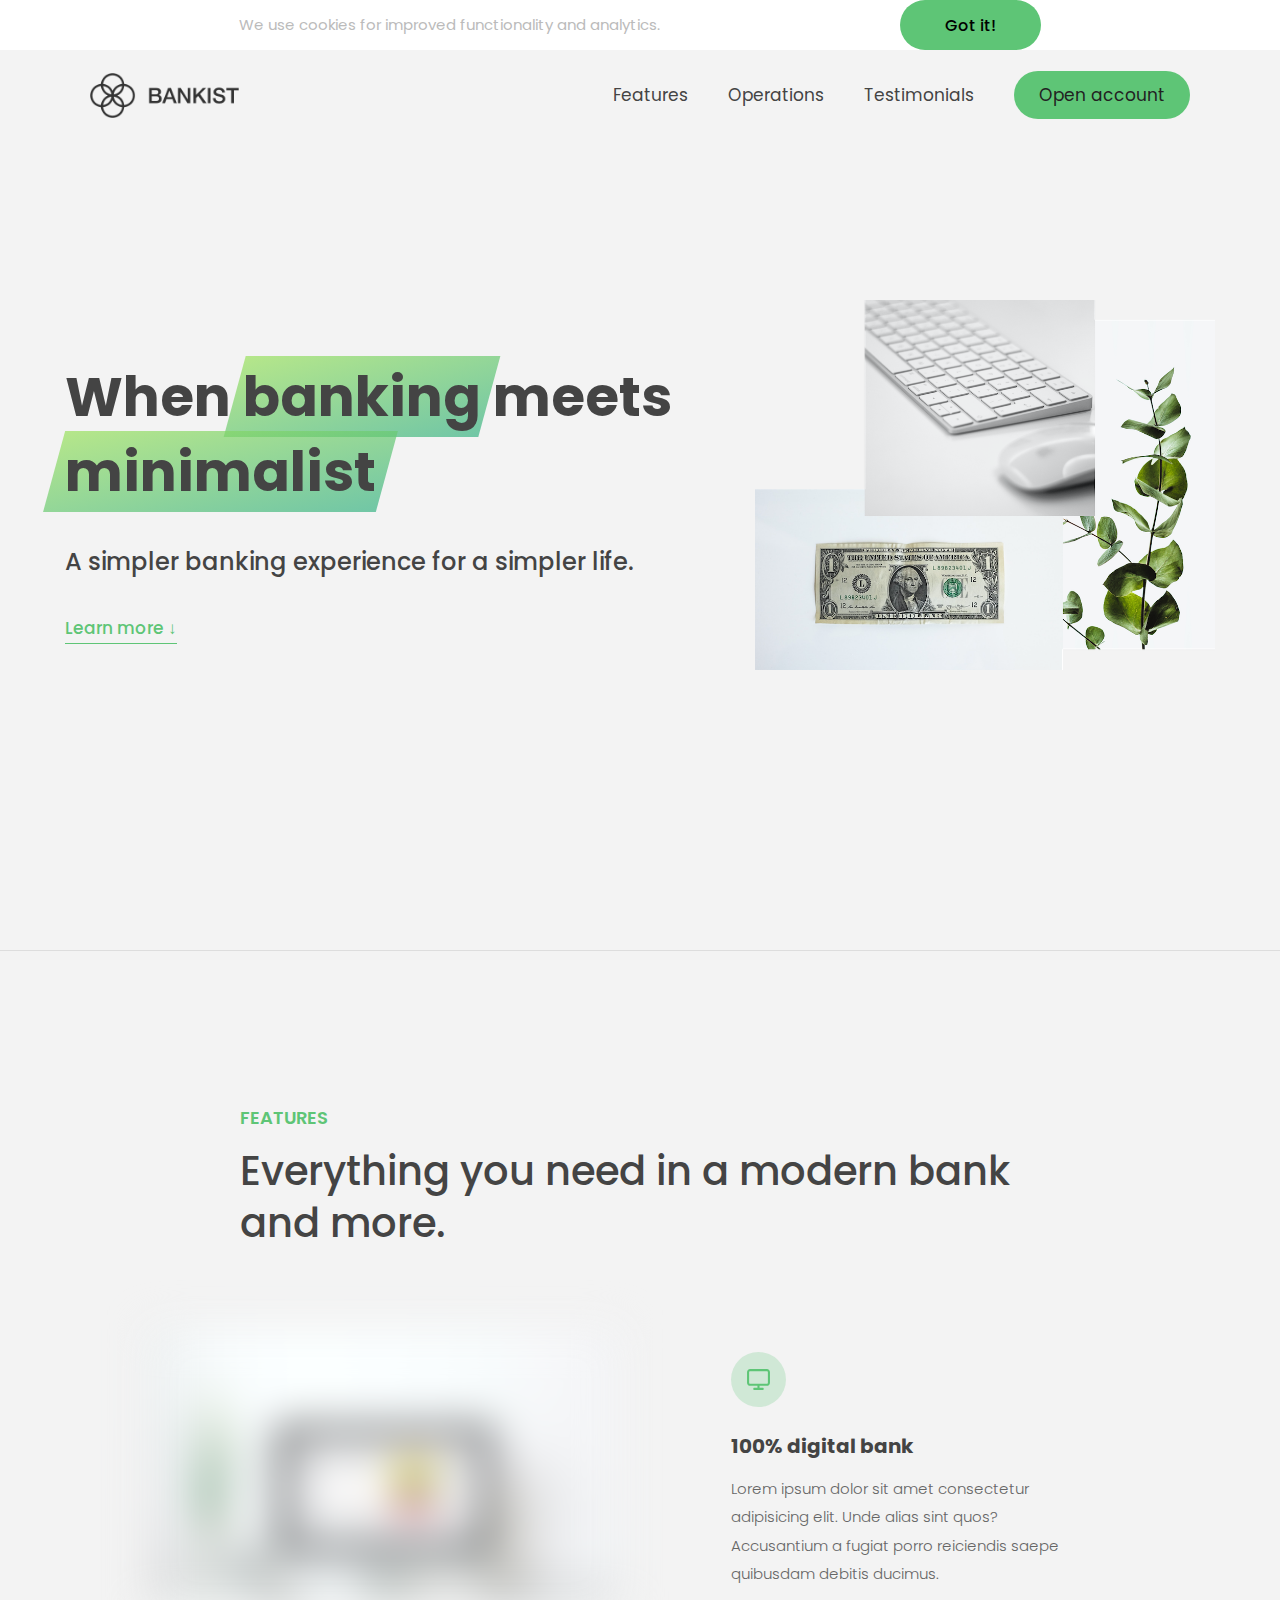
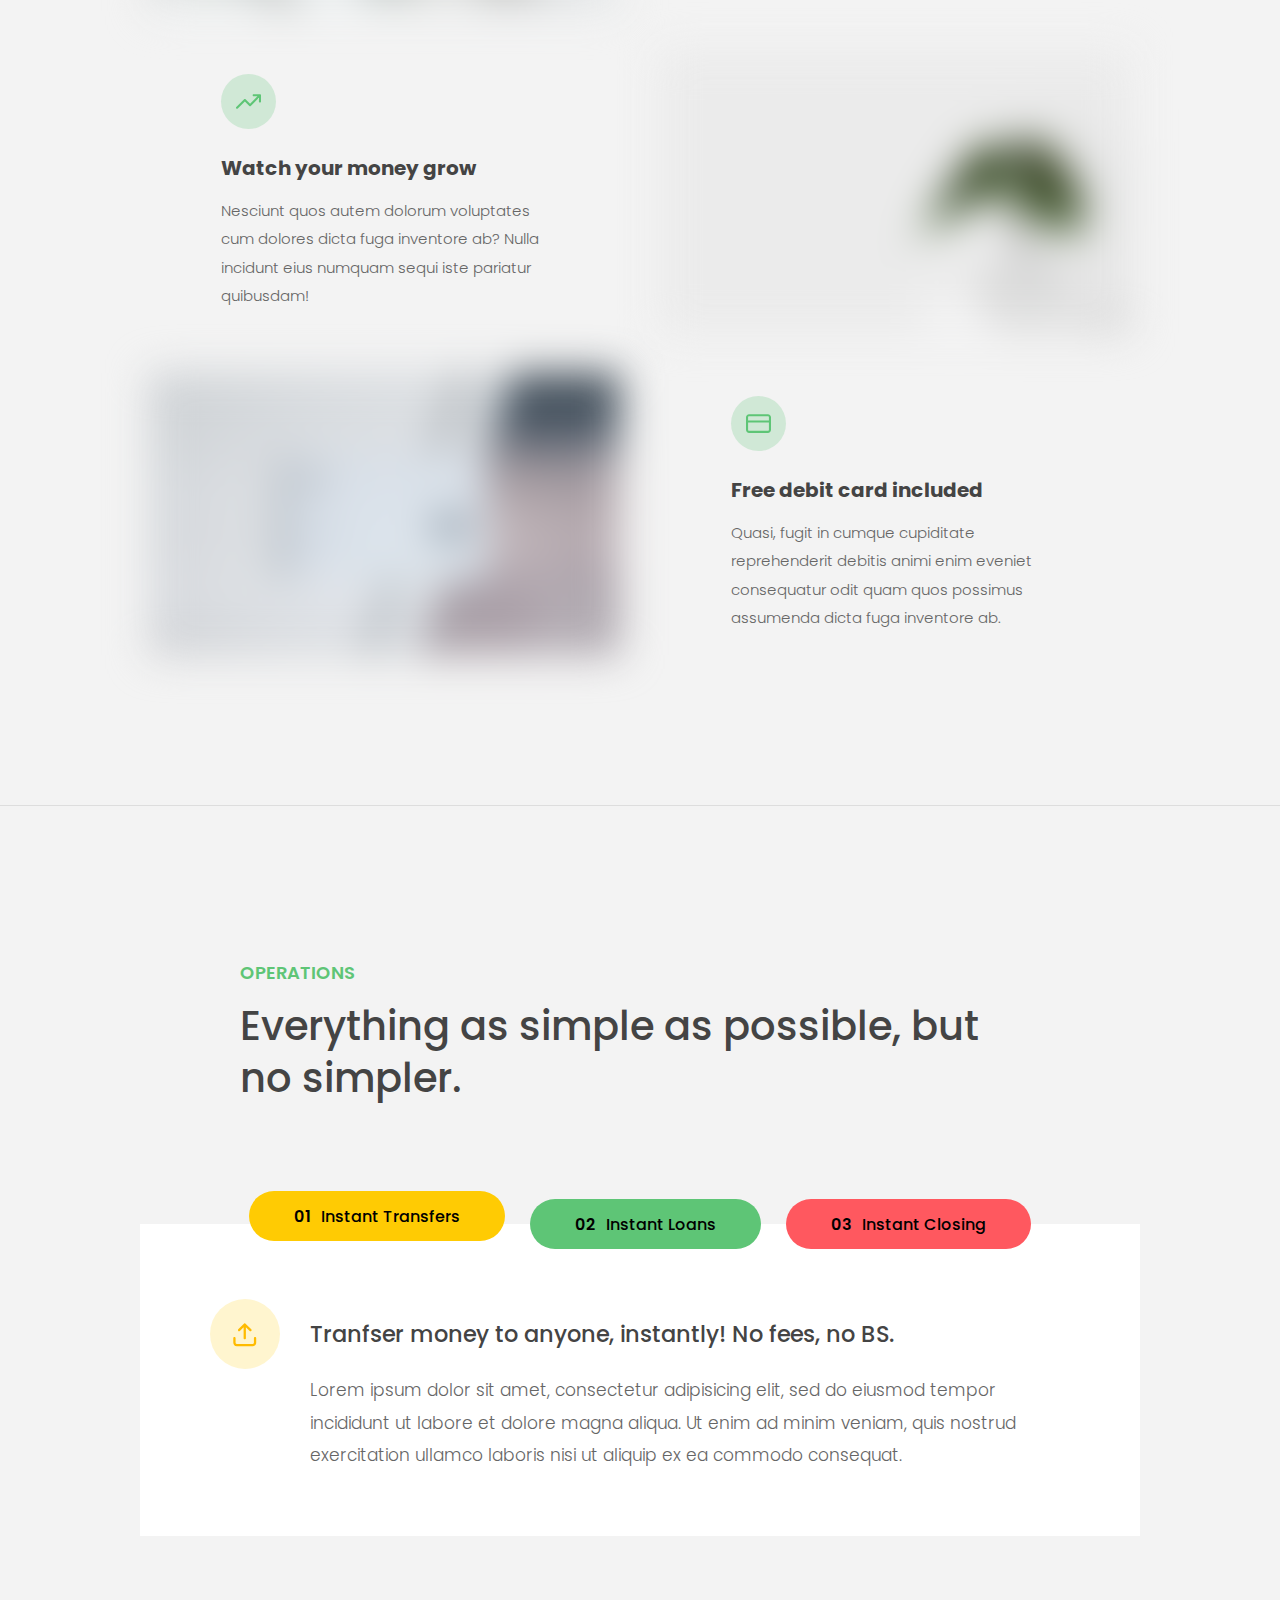
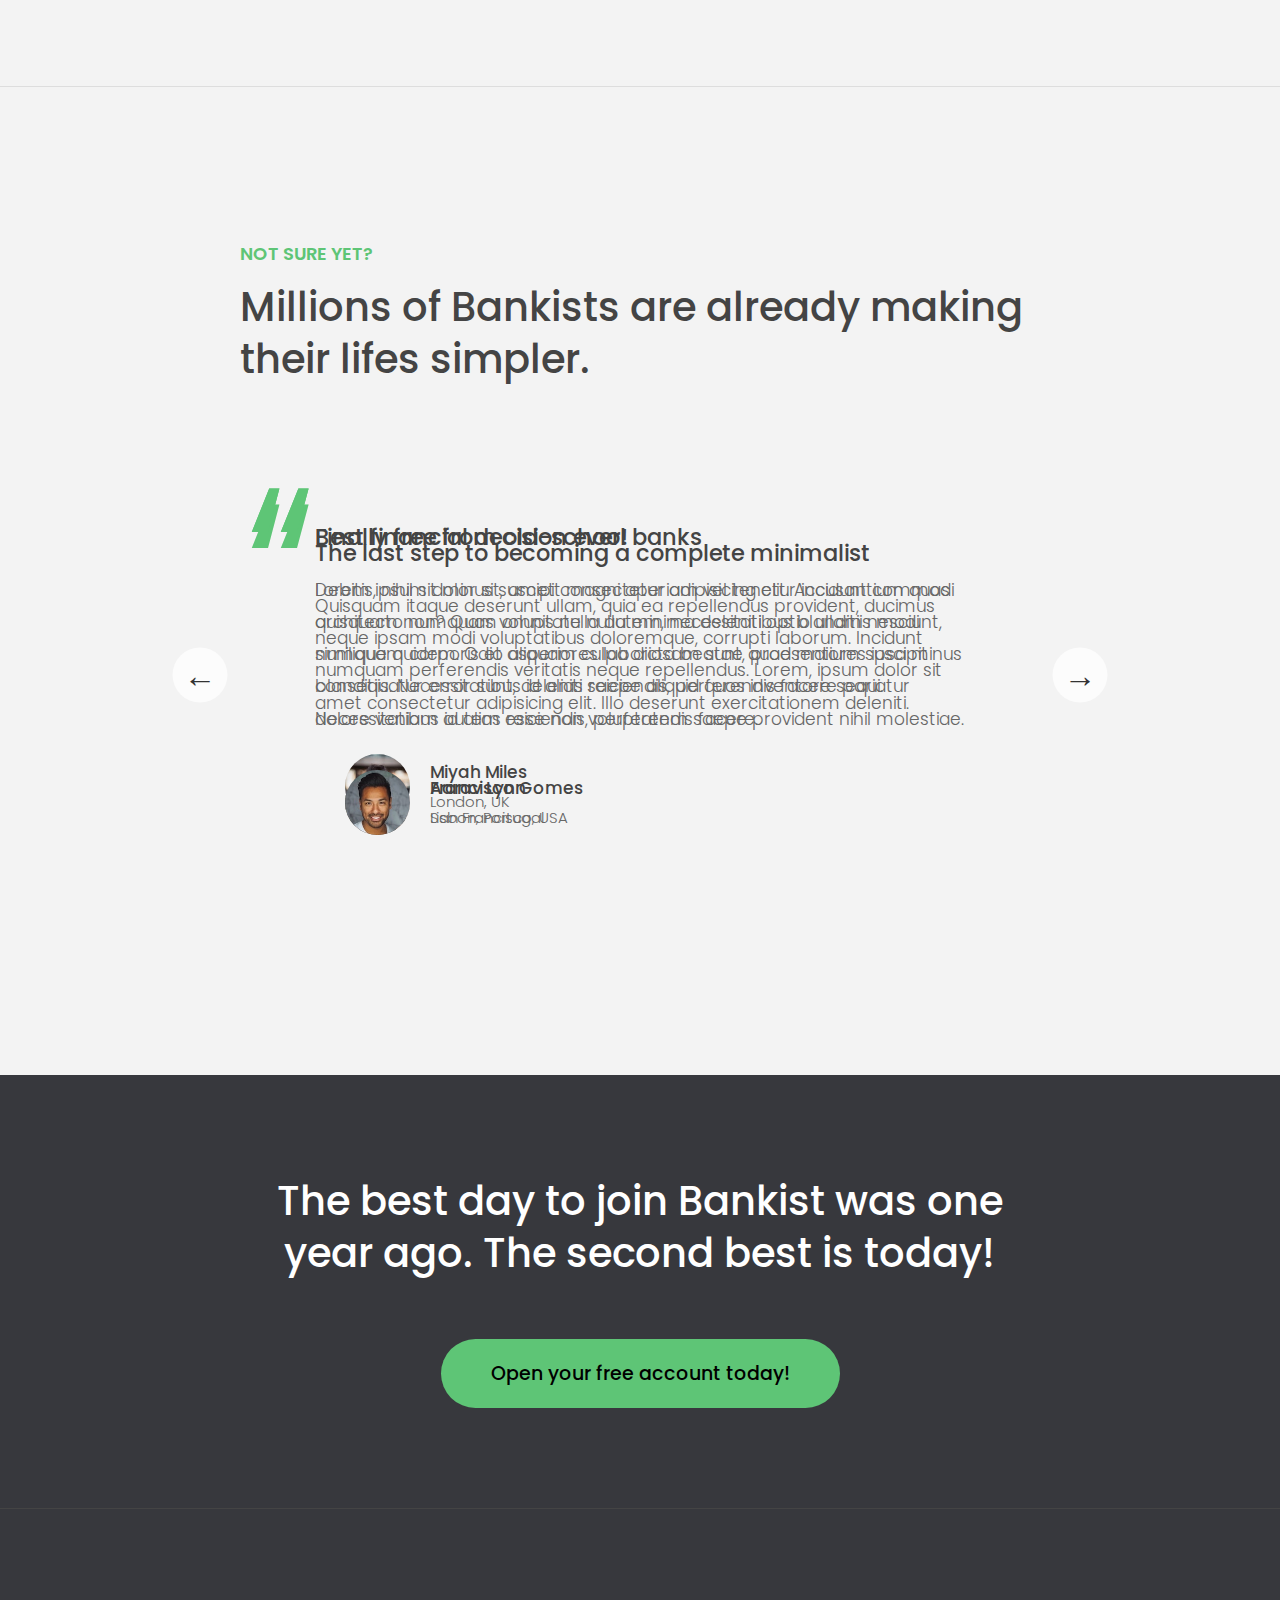
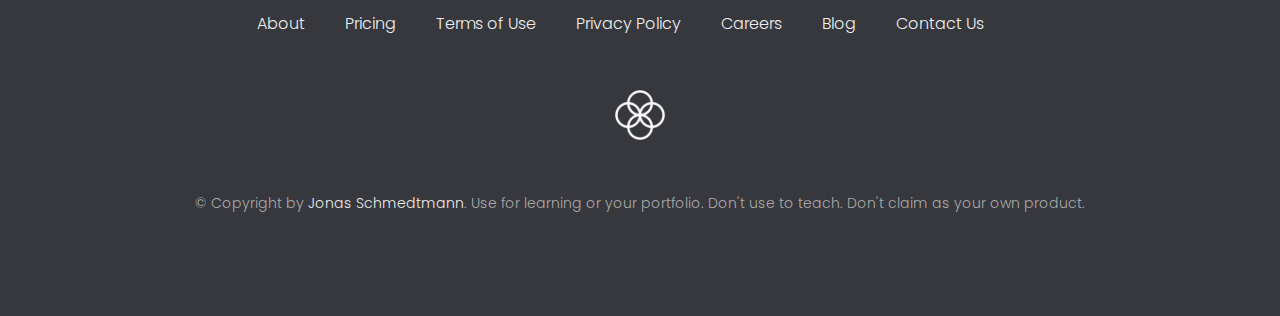
==== Marketing_Part/index.html @ 8ac74067 "Code Structuring & CRD operation with The DOM" ====
<!DOCTYPE html>
<html lang="en">
  <head>
    <meta charset="UTF-8" />
    <meta name="viewport" content="width=device-width, initial-scale=1.0" />
    <meta http-equiv="X-UA-Compatible" content="ie=edge" />
    <link rel="shortcut icon" type="image/png" href="img/icon.png" />

    <link
      href="https://fonts.googleapis.com/css?family=Poppins:300,400,500,600&display=swap"
      rel="stylesheet"
    />
    <link rel="stylesheet" href="style.css" />
    <title>Bankist | When Banking meets Minimalist</title>
  </head>
  <body>
    <header class="header">
      <nav class="nav">
        <img
          src="img/logo.png"
          alt="Bankist logo"
          class="nav__logo"
          id="logo"
        />
        <ul class="nav__links">
          <li class="nav__item">
            <a class="nav__link" href="#section--1">Features</a>
          </li>
          <li class="nav__item">
            <a class="nav__link" href="#section--2">Operations</a>
          </li>
          <li class="nav__item">
            <a class="nav__link" href="#section--3">Testimonials</a>
          </li>
          <li class="nav__item">
            <a class="nav__link nav__link--btn btn--show-modal" href="#"
              >Open account</a
            >
          </li>
        </ul>
      </nav>

      <div class="header__title">
        <h1>
          When
          <!-- Green highlight effect -->
          <span class="highlight">banking</span>
          meets<br />
          <span class="highlight">minimalist</span>
        </h1>
        <h4>A simpler banking experience for a simpler life.</h4>
        <button class="btn--text btn--scroll-to">Learn more &DownArrow;</button>
        <img
          src="img/hero.png"
          class="header__img"
          alt="Minimalist bank items"
        />
      </div>
    </header>

    <section class="section" id="section--1">
      <div class="section__title">
        <h2 class="section__description">Features</h2>
        <h3 class="section__header">
          Everything you need in a modern bank and more.
        </h3>
      </div>

      <div class="features">
        <img
          src="img/digital-lazy.jpg"
          data-src="img/digital.jpg"
          alt="Computer"
          class="features__img lazy-img"
        />
        <div class="features__feature">
          <div class="features__icon">
            <svg>
              <use xlink:href="img/icons.svg#icon-monitor"></use>
            </svg>
          </div>
          <h5 class="features__header">100% digital bank</h5>
          <p>
            Lorem ipsum dolor sit amet consectetur adipisicing elit. Unde alias
            sint quos? Accusantium a fugiat porro reiciendis saepe quibusdam
            debitis ducimus.
          </p>
        </div>

        <div class="features__feature">
          <div class="features__icon">
            <svg>
              <use xlink:href="img/icons.svg#icon-trending-up"></use>
            </svg>
          </div>
          <h5 class="features__header">Watch your money grow</h5>
          <p>
            Nesciunt quos autem dolorum voluptates cum dolores dicta fuga
            inventore ab? Nulla incidunt eius numquam sequi iste pariatur
            quibusdam!
          </p>
        </div>
        <img
          src="img/grow-lazy.jpg"
          data-src="img/grow.jpg"
          alt="Plant"
          class="features__img lazy-img"
        />

        <img
          src="img/card-lazy.jpg"
          data-src="img/card.jpg"
          alt="Credit card"
          class="features__img lazy-img"
        />
        <div class="features__feature">
          <div class="features__icon">
            <svg>
              <use xlink:href="img/icons.svg#icon-credit-card"></use>
            </svg>
          </div>
          <h5 class="features__header">Free debit card included</h5>
          <p>
            Quasi, fugit in cumque cupiditate reprehenderit debitis animi enim
            eveniet consequatur odit quam quos possimus assumenda dicta fuga
            inventore ab.
          </p>
        </div>
      </div>
    </section>

    <section class="section" id="section--2">
      <div class="section__title">
        <h2 class="section__description">Operations</h2>
        <h3 class="section__header">
          Everything as simple as possible, but no simpler.
        </h3>
      </div>

      <div class="operations">
        <div class="operations__tab-container">
          <button
            class="btn operations__tab operations__tab--1 operations__tab--active"
            data-tab="1"
          >
            <span>01</span>Instant Transfers
          </button>
          <button class="btn operations__tab operations__tab--2" data-tab="2">
            <span>02</span>Instant Loans
          </button>
          <button class="btn operations__tab operations__tab--3" data-tab="3">
            <span>03</span>Instant Closing
          </button>
        </div>
        <div
          class="operations__content operations__content--1 operations__content--active"
        >
          <div class="operations__icon operations__icon--1">
            <svg>
              <use xlink:href="img/icons.svg#icon-upload"></use>
            </svg>
          </div>
          <h5 class="operations__header">
            Tranfser money to anyone, instantly! No fees, no BS.
          </h5>
          <p>
            Lorem ipsum dolor sit amet, consectetur adipisicing elit, sed do
            eiusmod tempor incididunt ut labore et dolore magna aliqua. Ut enim
            ad minim veniam, quis nostrud exercitation ullamco laboris nisi ut
            aliquip ex ea commodo consequat.
          </p>
        </div>

        <div class="operations__content operations__content--2">
          <div class="operations__icon operations__icon--2">
            <svg>
              <use xlink:href="img/icons.svg#icon-home"></use>
            </svg>
          </div>
          <h5 class="operations__header">
            Buy a home or make your dreams come true, with instant loans.
          </h5>
          <p>
            Duis aute irure dolor in reprehenderit in voluptate velit esse
            cillum dolore eu fugiat nulla pariatur. Excepteur sint occaecat
            cupidatat non proident, sunt in culpa qui officia deserunt mollit
            anim id est laborum.
          </p>
        </div>
        <div class="operations__content operations__content--3">
          <div class="operations__icon operations__icon--3">
            <svg>
              <use xlink:href="img/icons.svg#icon-user-x"></use>
            </svg>
          </div>
          <h5 class="operations__header">
            No longer need your account? No problem! Close it instantly.
          </h5>
          <p>
            Excepteur sint occaecat cupidatat non proident, sunt in culpa qui
            officia deserunt mollit anim id est laborum. Ut enim ad minim
            veniam, quis nostrud exercitation ullamco laboris nisi ut aliquip ex
            ea commodo consequat.
          </p>
        </div>
      </div>
    </section>

    <section class="section" id="section--3">
      <div class="section__title section__title--testimonials">
        <h2 class="section__description">Not sure yet?</h2>
        <h3 class="section__header">
          Millions of Bankists are already making their lifes simpler.
        </h3>
      </div>

      <div class="slider">
        <div class="slide slide--1">
          <div class="testimonial">
            <h5 class="testimonial__header">Best financial decision ever!</h5>
            <blockquote class="testimonial__text">
              Lorem ipsum dolor sit, amet consectetur adipisicing elit.
              Accusantium quas quisquam non? Quas voluptate nulla minima
              deleniti optio ullam nesciunt, numquam corporis et asperiores
              laboriosam sunt, praesentium suscipit blanditiis. Necessitatibus
              id alias reiciendis, perferendis facere pariatur dolore veniam
              autem esse non voluptatem saepe provident nihil molestiae.
            </blockquote>
            <address class="testimonial__author">
              <img src="img/user-1.jpg" alt="" class="testimonial__photo" />
              <h6 class="testimonial__name">Aarav Lynn</h6>
              <p class="testimonial__location">San Francisco, USA</p>
            </address>
          </div>
        </div>

        <div class="slide slide--2">
          <div class="testimonial">
            <h5 class="testimonial__header">
              The last step to becoming a complete minimalist
            </h5>
            <blockquote class="testimonial__text">
              Quisquam itaque deserunt ullam, quia ea repellendus provident,
              ducimus neque ipsam modi voluptatibus doloremque, corrupti
              laborum. Incidunt numquam perferendis veritatis neque repellendus.
              Lorem, ipsum dolor sit amet consectetur adipisicing elit. Illo
              deserunt exercitationem deleniti.
            </blockquote>
            <address class="testimonial__author">
              <img src="img/user-2.jpg" alt="" class="testimonial__photo" />
              <h6 class="testimonial__name">Miyah Miles</h6>
              <p class="testimonial__location">London, UK</p>
            </address>
          </div>
        </div>

        <div class="slide slide--3">
          <div class="testimonial">
            <h5 class="testimonial__header">
              Finally free from old-school banks
            </h5>
            <blockquote class="testimonial__text">
              Debitis, nihil sit minus suscipit magni aperiam vel tenetur
              incidunt commodi architecto numquam omnis nulla autem,
              necessitatibus blanditiis modi similique quidem. Odio aliquam
              culpa dicta beatae quod maiores ipsa minus consequatur error sunt,
              deleniti saepe aliquid quos inventore sequi. Necessitatibus id
              alias reiciendis, perferendis facere.
            </blockquote>
            <address class="testimonial__author">
              <img src="img/user-3.jpg" alt="" class="testimonial__photo" />
              <h6 class="testimonial__name">Francisco Gomes</h6>
              <p class="testimonial__location">Lisbon, Portugal</p>
            </address>
          </div>
        </div>

        <!-- <div class="slide"><img src="img/img-1.jpg" alt="Photo 1" /></div>
        <div class="slide"><img src="img/img-2.jpg" alt="Photo 2" /></div>
        <div class="slide"><img src="img/img-3.jpg" alt="Photo 3" /></div>
        <div class="slide"><img src="img/img-4.jpg" alt="Photo 4" /></div> -->
        <button class="slider__btn slider__btn--left">&larr;</button>
        <button class="slider__btn slider__btn--right">&rarr;</button>
        <div class="dots"></div>
      </div>
    </section>

    <section class="section section--sign-up">
      <div class="section__title">
        <h3 class="section__header">
          The best day to join Bankist was one year ago. The second best is
          today!
        </h3>
      </div>
      <button class="btn btn--show-modal">Open your free account today!</button>
    </section>

    <footer class="footer">
      <ul class="footer__nav">
        <li class="footer__item">
          <a class="footer__link" href="#">About</a>
        </li>
        <li class="footer__item">
          <a class="footer__link" href="#">Pricing</a>
        </li>
        <li class="footer__item">
          <a class="footer__link" href="#">Terms of Use</a>
        </li>
        <li class="footer__item">
          <a class="footer__link" href="#">Privacy Policy</a>
        </li>
        <li class="footer__item">
          <a class="footer__link" href="#">Careers</a>
        </li>
        <li class="footer__item">
          <a class="footer__link" href="#">Blog</a>
        </li>
        <li class="footer__item">
          <a class="footer__link" href="#">Contact Us</a>
        </li>
      </ul>
      <img src="img/icon.png" alt="Logo" class="footer__logo" />
      <p class="footer__copyright">
        &copy; Copyright by
        <a
          class="footer__link twitter-link"
          target="_blank"
          href="https://twitter.com/jonasschmedtman"
          >Jonas Schmedtmann</a
        >. Use for learning or your portfolio. Don't use to teach. Don't claim
        as your own product.
      </p>
    </footer>

    <div class="modal hidden">
      <button class="btn--close-modal">&times;</button>
      <h2 class="modal__header">
        Open your bank account <br />
        in just <span class="highlight">5 minutes</span>
      </h2>
      <form class="modal__form">
        <label>First Name</label>
        <input type="text" />
        <label>Last Name</label>
        <input type="text" />
        <label>Email Address</label>
        <input type="email" />
        <button class="btn">Next step &rarr;</button>
      </form>
    </div>
    <div class="overlay hidden"></div>

    <script src="script.js"></script>
    <!-- <script src="lectureSummary.js"></script> -->
  </body>
</html>
---- Marketing_Part/style.css ----
/* The page is NOT responsive. You can implement responsiveness yourself if you wanna have some fun 😃 */

:root {
  --color-primary: #5ec576;
  --color-secondary: #ffcb03;
  --color-tertiary: #ff585f;
  --color-primary-darker: #4bbb7d;
  --color-secondary-darker: #ffbb00;
  --color-tertiary-darker: #fd424b;
  --color-primary-opacity: #5ec5763a;
  --color-secondary-opacity: #ffcd0331;
  --color-tertiary-opacity: #ff58602d;
  --gradient-primary: linear-gradient(to top left, #39b385, #9be15d);
  --gradient-secondary: linear-gradient(to top left, #ffb003, #ffcb03);
}

* {
  margin: 0;
  padding: 0;
  box-sizing: inherit;
}

html {
  font-size: 62.5%;
  box-sizing: border-box;
}

body {
  font-family: 'Poppins', sans-serif;
  font-weight: 300;
  color: #444;
  line-height: 1.9;
  background-color: #f3f3f3;
}

/* GENERAL ELEMENTS */
.section {
  padding: 15rem 3rem;
  border-top: 1px solid #ddd;

  transition: transform 1s, opacity 1s;
}

.section--hidden {
  opacity: 0;
  transform: translateY(8rem);
}

.section__title {
  max-width: 80rem;
  margin: 0 auto 8rem auto;
}

.section__description {
  font-size: 1.8rem;
  font-weight: 600;
  text-transform: uppercase;
  color: var(--color-primary);
  margin-bottom: 1rem;
}

.section__header {
  font-size: 4rem;
  line-height: 1.3;
  font-weight: 500;
}

.btn {
  display: inline-block;
  background-color: var(--color-primary);
  font-size: 1.6rem;
  font-family: inherit;
  font-weight: 500;
  border: none;
  padding: 1.25rem 4.5rem;
  border-radius: 10rem;
  cursor: pointer;
  transition: all 0.3s;
}

.btn:hover {
  background-color: var(--color-primary-darker);
}

.btn--text {
  display: inline-block;
  background: none;
  font-size: 1.7rem;
  font-family: inherit;
  font-weight: 500;
  color: var(--color-primary);
  border: none;
  border-bottom: 1px solid currentColor;
  padding-bottom: 2px;
  cursor: pointer;
  transition: all 0.3s;
}

p {
  color: #666;
}

/* This is BAD for accessibility! Don't do in the real world! */
button:focus {
  outline: none;
}

img {
  transition: filter 0.5s;
}

.lazy-img {
  filter: blur(20px);
}

/* NAVIGATION */
.nav {
  display: flex;
  justify-content: space-between;
  align-items: center;
  height: 9rem;
  width: 100%;
  padding: 0 6rem;
  z-index: 100;
}

/* nav and stickly class at the same time */
.nav.sticky {
  position: fixed;
  background-color: rgba(255, 255, 255, 0.95);
}

.nav__logo {
  height: 4.5rem;
  transition: all 0.3s;
}

.nav__links {
  display: flex;
  align-items: center;
  list-style: none;
}

.nav__item {
  margin-left: 4rem;
}

.nav__link:link,
.nav__link:visited {
  font-size: 1.7rem;
  font-weight: 400;
  color: inherit;
  text-decoration: none;
  display: block;
  transition: all 0.3s;
}

.nav__link--btn:link,
.nav__link--btn:visited {
  padding: 0.8rem 2.5rem;
  border-radius: 3rem;
  background-color: var(--color-primary);
  color: #222;
}

.nav__link--btn:hover,
.nav__link--btn:active {
  color: inherit;
  background-color: var(--color-primary-darker);
  color: #333;
}

/* HEADER */
.header {
  padding: 0 3rem;
  height: 100vh;
  display: flex;
  flex-direction: column;
  align-items: center;
}

.header__title {
  flex: 1;

  max-width: 115rem;
  display: grid;
  grid-template-columns: 3fr 2fr;
  row-gap: 3rem;
  align-content: center;
  justify-content: center;

  align-items: start;
  justify-items: start;
}

h1 {
  font-size: 5.5rem;
  line-height: 1.35;
}

h4 {
  font-size: 2.4rem;
  font-weight: 500;
}

.header__img {
  width: 100%;
  grid-column: 2 / 3;
  grid-row: 1 / span 4;
  transform: translateY(-6rem);
}

.highlight {
  position: relative;
}

.highlight::after {
  display: block;
  content: '';
  position: absolute;
  bottom: 0;
  left: 0;
  height: 100%;
  width: 100%;
  z-index: -1;
  opacity: 0.7;
  transform: scale(1.07, 1.05) skewX(-15deg);
  background-image: var(--gradient-primary);
}

/* FEATURES */
.features {
  display: grid;
  grid-template-columns: 1fr 1fr;
  gap: 4rem;
  margin: 0 12rem;
}

.features__img {
  width: 100%;
}

.features__feature {
  align-self: center;
  justify-self: center;
  width: 70%;
  font-size: 1.5rem;
}

.features__icon {
  display: flex;
  align-items: center;
  justify-content: center;
  background-color: var(--color-primary-opacity);
  height: 5.5rem;
  width: 5.5rem;
  border-radius: 50%;
  margin-bottom: 2rem;
}

.features__icon svg {
  height: 2.5rem;
  width: 2.5rem;
  fill: var(--color-primary);
}

.features__header {
  font-size: 2rem;
  margin-bottom: 1rem;
}

/* OPERATIONS */
.operations {
  max-width: 100rem;
  margin: 12rem auto 0 auto;

  background-color: #fff;
}

.operations__tab-container {
  display: flex;
  justify-content: center;
}

.operations__tab {
  margin-right: 2.5rem;
  transform: translateY(-50%);
}

.operations__tab span {
  margin-right: 1rem;
  font-weight: 600;
  display: inline-block;
}

.operations__tab--1 {
  background-color: var(--color-secondary);
}

.operations__tab--1:hover {
  background-color: var(--color-secondary-darker);
}

.operations__tab--3 {
  background-color: var(--color-tertiary);
  margin: 0;
}

.operations__tab--3:hover {
  background-color: var(--color-tertiary-darker);
}

.operations__tab--active {
  transform: translateY(-66%);
}

.operations__content {
  display: none;

  /* JUST PRESENTATIONAL */
  font-size: 1.7rem;
  padding: 2.5rem 7rem 6.5rem 7rem;
}

.operations__content--active {
  display: grid;
  grid-template-columns: 7rem 1fr;
  column-gap: 3rem;
  row-gap: 0.5rem;
}

.operations__header {
  font-size: 2.25rem;
  font-weight: 500;
  align-self: center;
}

.operations__icon {
  display: flex;
  align-items: center;
  justify-content: center;
  height: 7rem;
  width: 7rem;
  border-radius: 50%;
}

.operations__icon svg {
  height: 2.75rem;
  width: 2.75rem;
}

.operations__content p {
  grid-column: 2;
}

.operations__icon--1 {
  background-color: var(--color-secondary-opacity);
}
.operations__icon--2 {
  background-color: var(--color-primary-opacity);
}
.operations__icon--3 {
  background-color: var(--color-tertiary-opacity);
}
.operations__icon--1 svg {
  fill: var(--color-secondary-darker);
}
.operations__icon--2 svg {
  fill: var(--color-primary);
}
.operations__icon--3 svg {
  fill: var(--color-tertiary);
}

/* SLIDER */
.slider {
  max-width: 100rem;
  height: 50rem;
  margin: 0 auto;
  position: relative;

  /* IN THE END */
  overflow: hidden;
}

.slide {
  position: absolute;
  top: 0;
  width: 100%;
  height: 50rem;

  display: flex;
  align-items: center;
  justify-content: center;

  /* THIS creates the animation! */
  transition: transform 1s;
}

.slide > img {
  /* Only for images that have different size than slide */
  width: 100%;
  height: 100%;
  object-fit: cover;
}

.slider__btn {
  position: absolute;
  top: 50%;
  z-index: 10;

  border: none;
  background: rgba(255, 255, 255, 0.7);
  font-family: inherit;
  color: #333;
  border-radius: 50%;
  height: 5.5rem;
  width: 5.5rem;
  font-size: 3.25rem;
  cursor: pointer;
}

.slider__btn--left {
  left: 6%;
  transform: translate(-50%, -50%);
}

.slider__btn--right {
  right: 6%;
  transform: translate(50%, -50%);
}

.dots {
  position: absolute;
  bottom: 5%;
  left: 50%;
  transform: translateX(-50%);
  display: flex;
}

.dots__dot {
  border: none;
  background-color: #b9b9b9;
  opacity: 0.7;
  height: 1rem;
  width: 1rem;
  border-radius: 50%;
  margin-right: 1.75rem;
  cursor: pointer;
  transition: all 0.5s;

  /* Only necessary when overlying images */
  /* box-shadow: 0 0.6rem 1.5rem rgba(0, 0, 0, 0.7); */
}

.dots__dot:last-child {
  margin: 0;
}

.dots__dot--active {
  /* background-color: #fff; */
  background-color: #888;
  opacity: 1;
}

/* TESTIMONIALS */
.testimonial {
  width: 65%;
  position: relative;
}

.testimonial::before {
  content: '\201C';
  position: absolute;
  top: -5.7rem;
  left: -6.8rem;
  line-height: 1;
  font-size: 20rem;
  font-family: inherit;
  color: var(--color-primary);
  z-index: -1;
}

.testimonial__header {
  font-size: 2.25rem;
  font-weight: 500;
  margin-bottom: 1.5rem;
}

.testimonial__text {
  font-size: 1.7rem;
  margin-bottom: 3.5rem;
  color: #666;
}

.testimonial__author {
  margin-left: 3rem;
  font-style: normal;

  display: grid;
  grid-template-columns: 6.5rem 1fr;
  column-gap: 2rem;
}

.testimonial__photo {
  grid-row: 1 / span 2;
  width: 6.5rem;
  border-radius: 50%;
}

.testimonial__name {
  font-size: 1.7rem;
  font-weight: 500;
  align-self: end;
  margin: 0;
}

.testimonial__location {
  font-size: 1.5rem;
}

.section__title--testimonials {
  margin-bottom: 4rem;
}

/* SIGNUP */
.section--sign-up {
  background-color: #37383d;
  border-top: none;
  border-bottom: 1px solid #444;
  text-align: center;
  padding: 10rem 3rem;
}

.section--sign-up .section__header {
  color: #fff;
  text-align: center;
}

.section--sign-up .section__title {
  margin-bottom: 6rem;
}

.section--sign-up .btn {
  font-size: 1.9rem;
  padding: 2rem 5rem;
}

/* FOOTER */
.footer {
  padding: 10rem 3rem;
  background-color: #37383d;
}

.footer__nav {
  list-style: none;
  display: flex;
  justify-content: center;
  margin-bottom: 5rem;
}

.footer__item {
  margin-right: 4rem;
}

.footer__link {
  font-size: 1.6rem;
  color: #eee;
  text-decoration: none;
}

.footer__logo {
  height: 5rem;
  display: block;
  margin: 0 auto;
  margin-bottom: 5rem;
}

.footer__copyright {
  font-size: 1.4rem;
  color: #aaa;
  text-align: center;
}

.footer__copyright .footer__link {
  font-size: 1.4rem;
}

/* MODAL WINDOW */
.modal {
  position: fixed;
  top: 50%;
  left: 50%;
  transform: translate(-50%, -50%);
  max-width: 60rem;
  background-color: #f3f3f3;
  padding: 5rem 6rem;
  box-shadow: 0 4rem 6rem rgba(0, 0, 0, 0.3);
  z-index: 1000;
  transition: all 0.5s;
}

.overlay {
  position: fixed;
  top: 0;
  left: 0;
  width: 100%;
  height: 100%;
  background-color: rgba(0, 0, 0, 0.5);
  backdrop-filter: blur(4px);
  z-index: 100;
  transition: all 0.5s;
}

.modal__header {
  font-size: 3.25rem;
  margin-bottom: 4.5rem;
  line-height: 1.5;
}

.modal__form {
  margin: 0 3rem;
  display: grid;
  grid-template-columns: 1fr 2fr;
  align-items: center;
  gap: 2.5rem;
}

.modal__form label {
  font-size: 1.7rem;
  font-weight: 500;
}

.modal__form input {
  font-size: 1.7rem;
  padding: 1rem 1.5rem;
  border: 1px solid #ddd;
  border-radius: 0.5rem;
}

.modal__form button {
  grid-column: 1 / span 2;
  justify-self: center;
  margin-top: 1rem;
}

.btn--close-modal {
  font-family: inherit;
  color: inherit;
  position: absolute;
  top: 0.5rem;
  right: 2rem;
  font-size: 4rem;
  cursor: pointer;
  border: none;
  background: none;
}

.hidden {
  visibility: hidden;
  opacity: 0;
}

/* COOKIE MESSAGE */
.cookie-message {
  display: flex;
  align-items: center;
  justify-content: space-evenly;
  width: 100%;
  background-color: white;
  color: #bbb;
  font-size: 1.5rem;
  font-weight: 400;
}
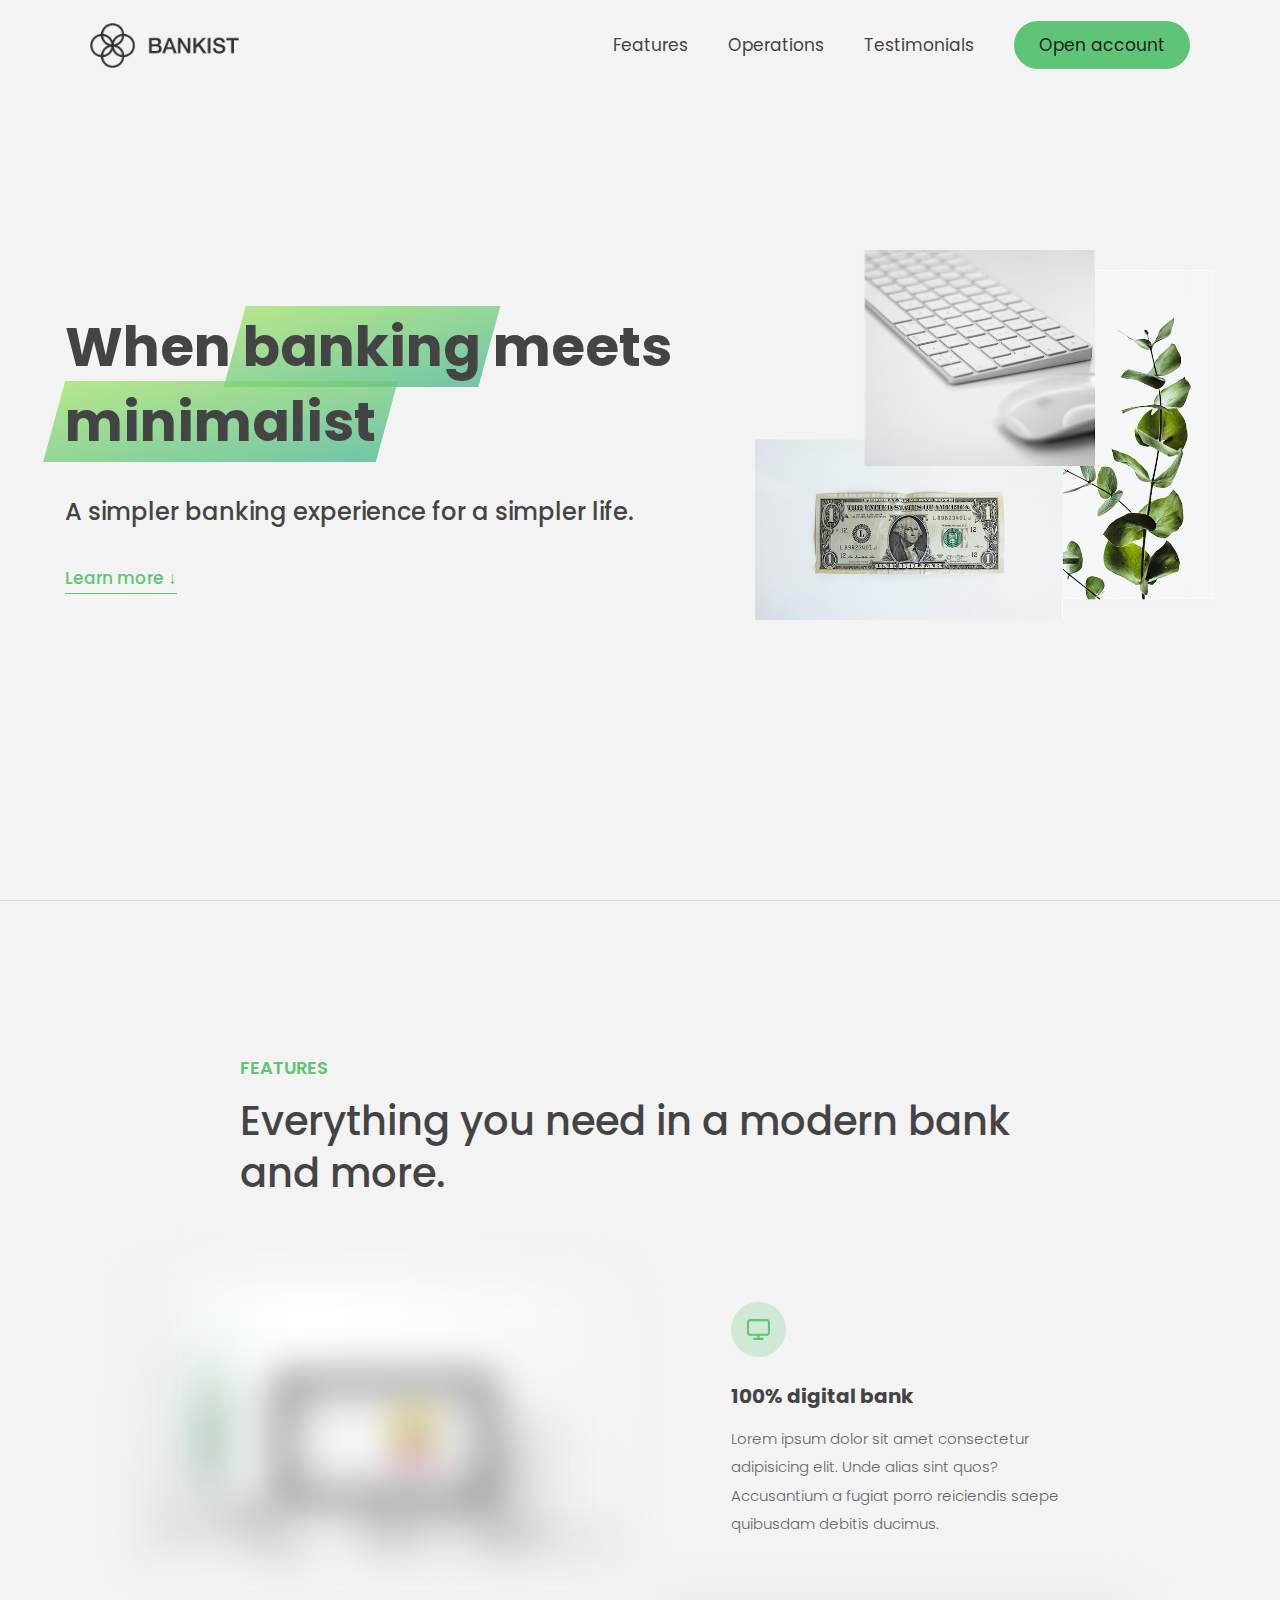
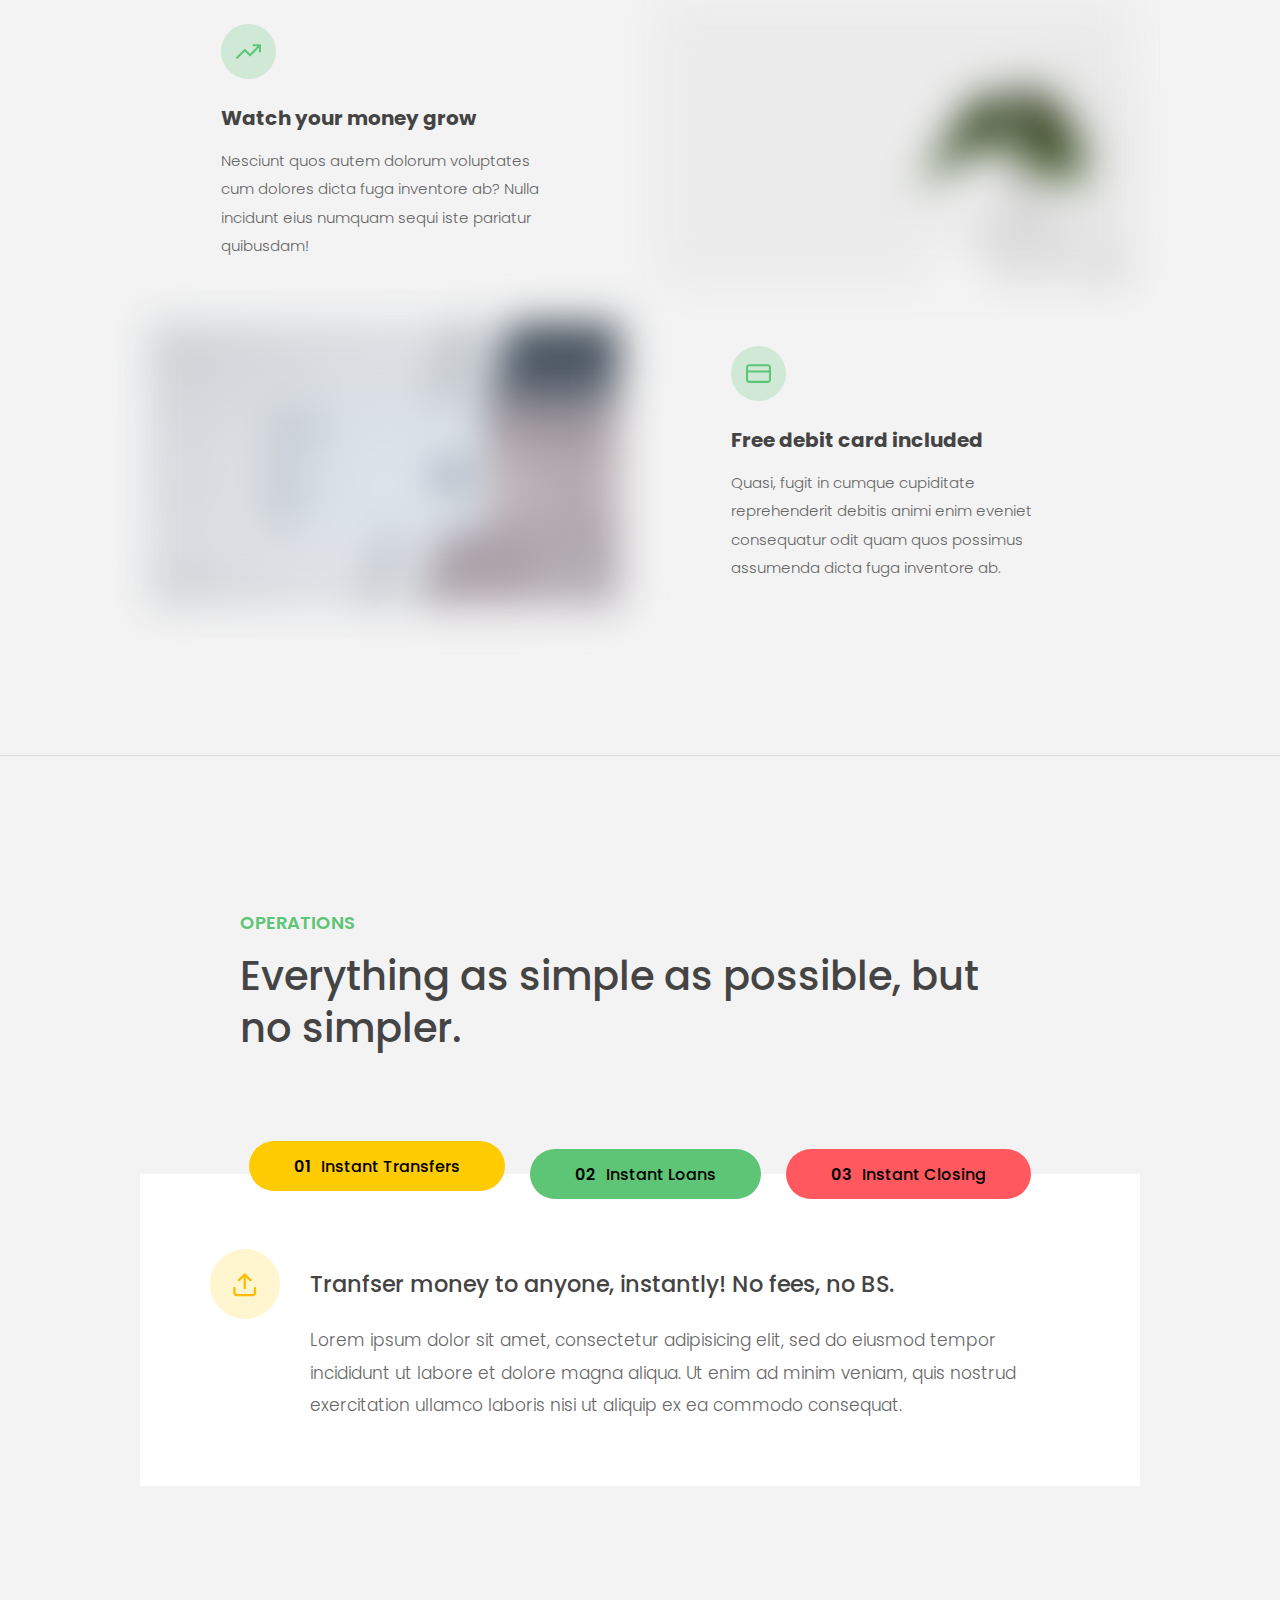
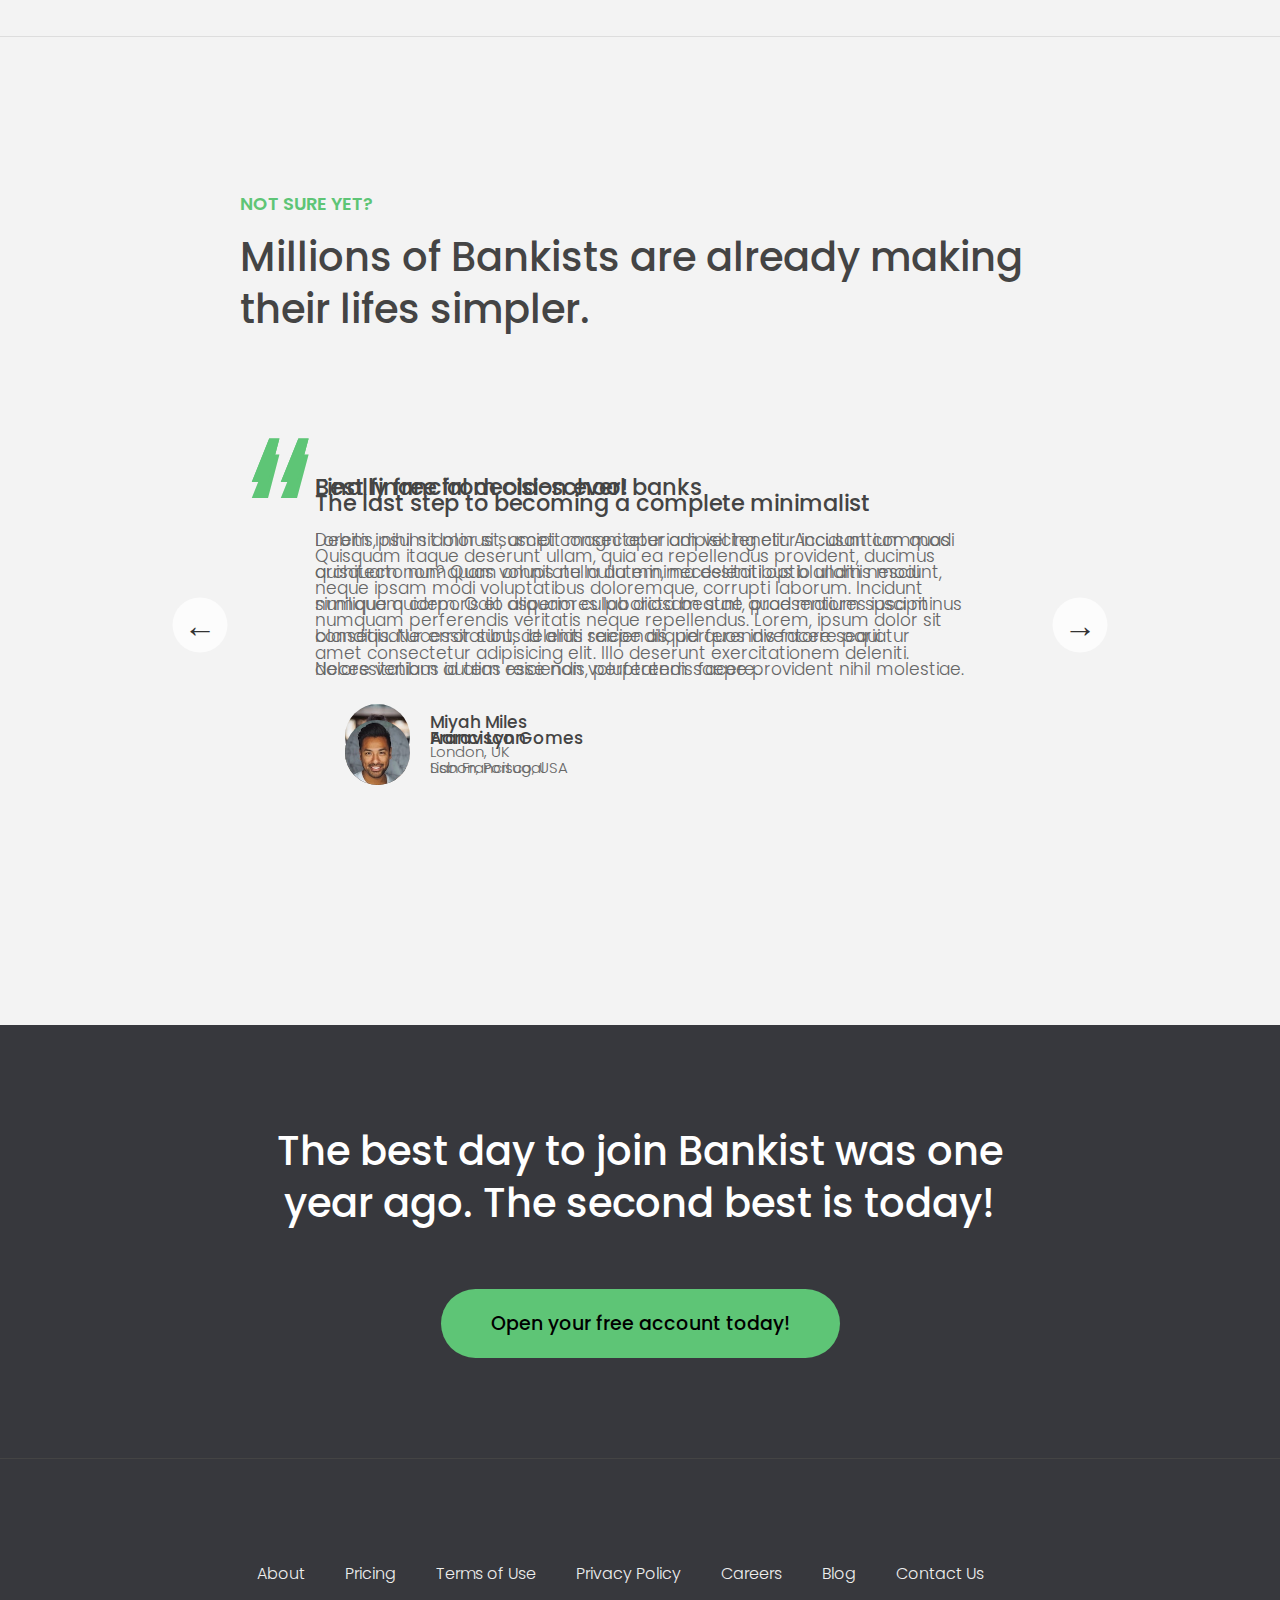
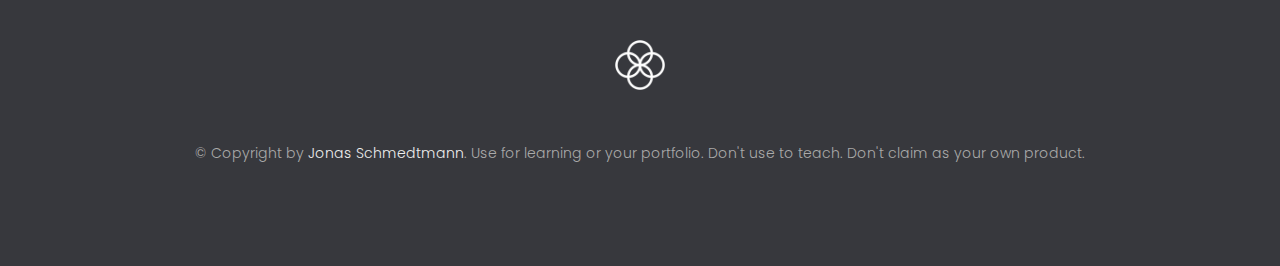
==== commit 56bd67d5: "Implementing smooth scrolling" ====
--- a/Marketing_Part/index.html
+++ b/Marketing_Part/index.html
@@ -21,6 +21,7 @@
           alt="Bankist logo"
           class="nav__logo"
           id="logo"
+          data-version-number="3.0"
         />
         <ul class="nav__links">
           <li class="nav__item">
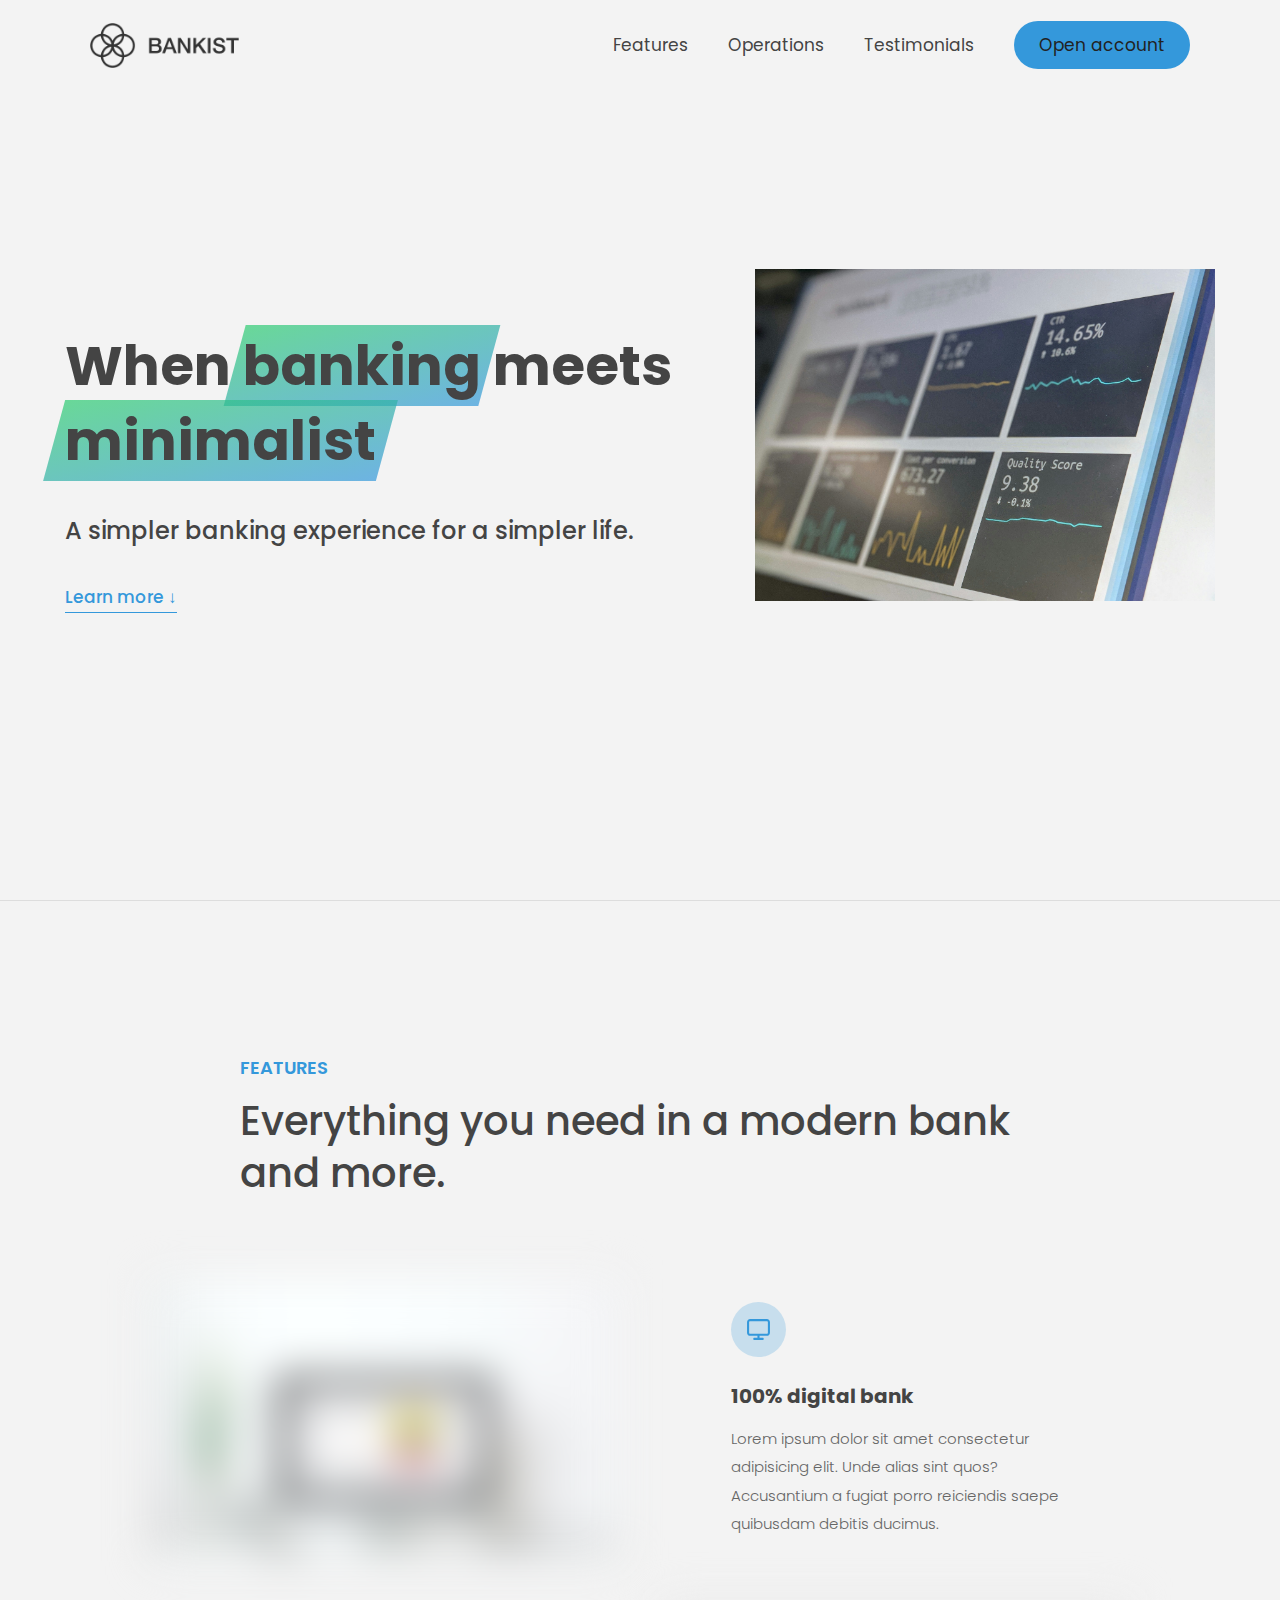
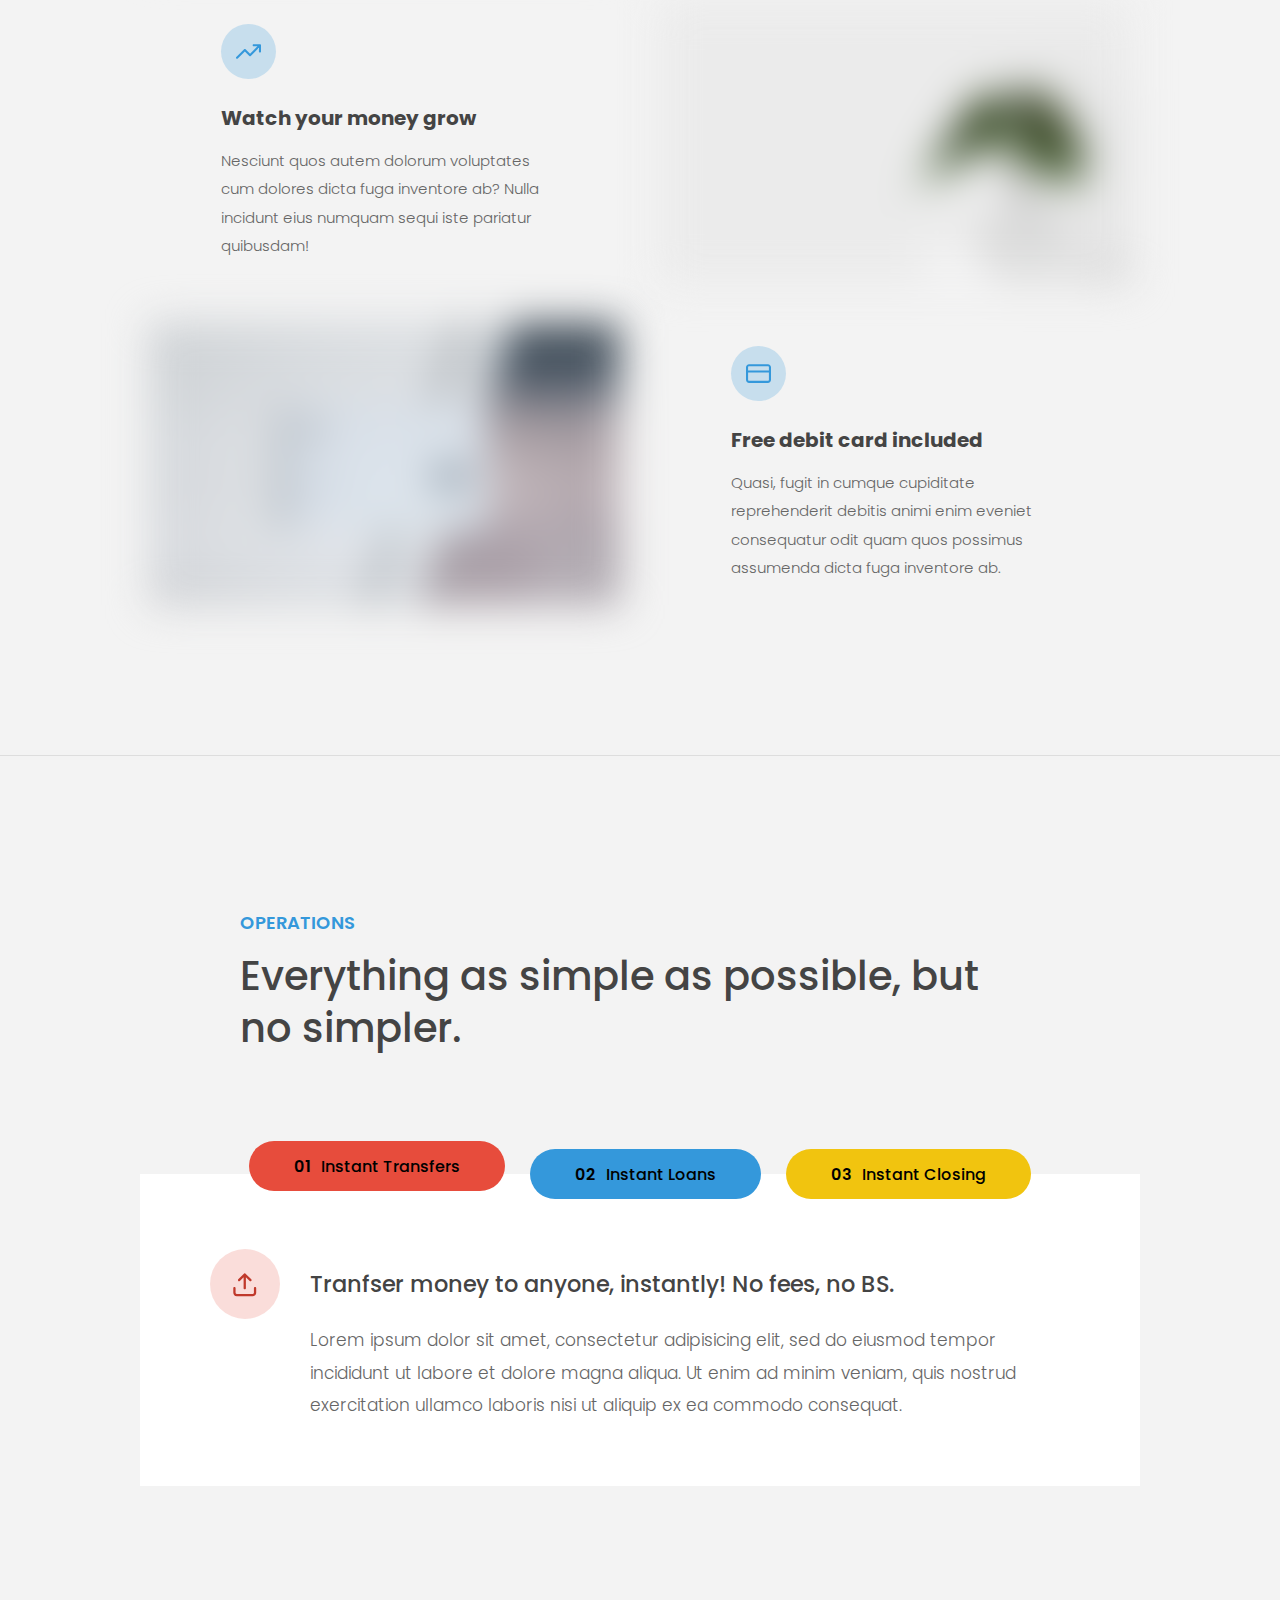
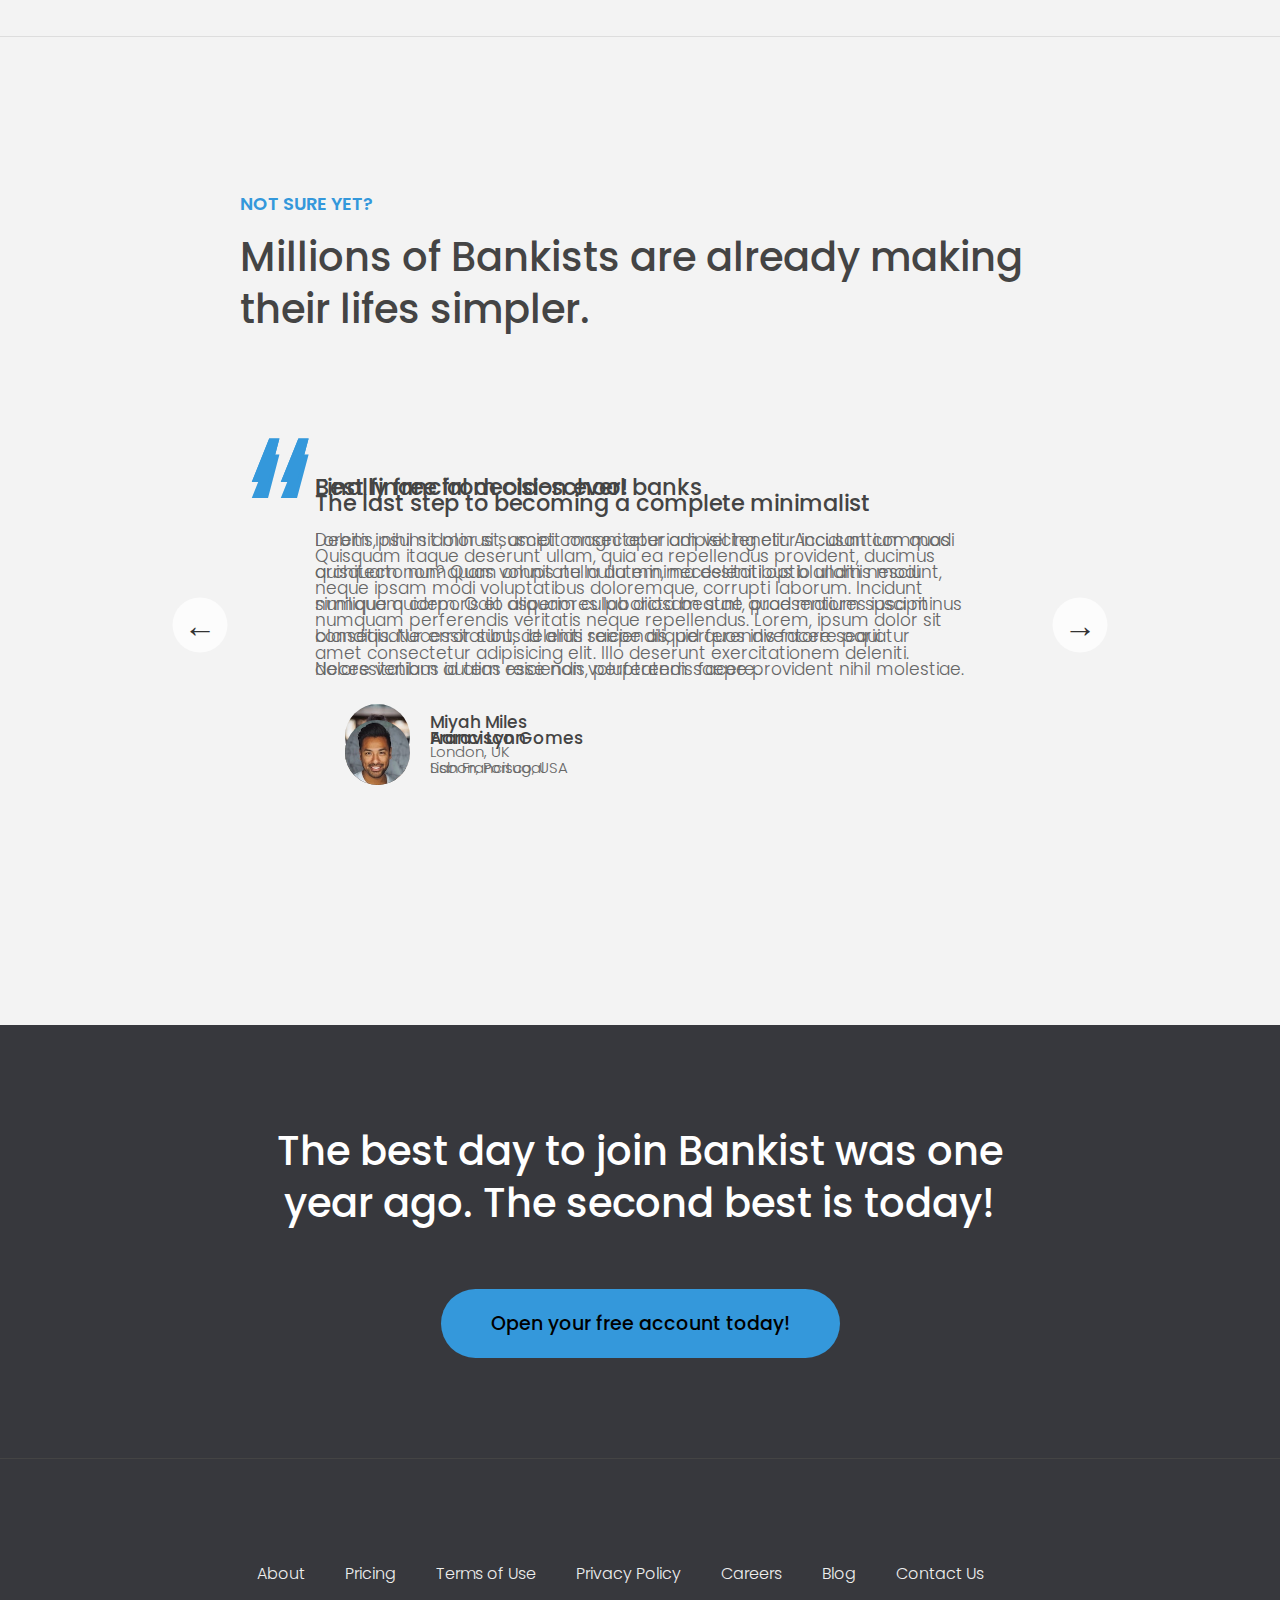
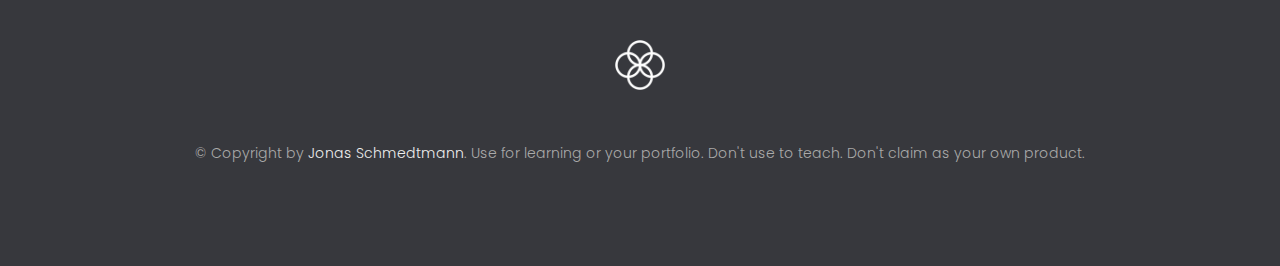
==== commit 3a975243: "Menu navbar fade animation Implemented" ====
--- a/Marketing_Part/index.html
+++ b/Marketing_Part/index.html
@@ -4,21 +4,20 @@
     <meta charset="UTF-8" />
     <meta name="viewport" content="width=device-width, initial-scale=1.0" />
     <meta http-equiv="X-UA-Compatible" content="ie=edge" />
-    <link rel="shortcut icon" type="image/png" href="img/icon.png" />
 
     <link
       href="https://fonts.googleapis.com/css?family=Poppins:300,400,500,600&display=swap"
       rel="stylesheet"
     />
     <link rel="stylesheet" href="style.css" />
-    <title>Bankist | When Banking meets Minimalist</title>
+    <title>VaultWise</title>
   </head>
   <body>
     <header class="header">
       <nav class="nav">
         <img
           src="img/logo.png"
-          alt="Bankist logo"
+          alt="VaultWise logo"
           class="nav__logo"
           id="logo"
           data-version-number="3.0"
@@ -52,7 +51,7 @@
         <h4>A simpler banking experience for a simpler life.</h4>
         <button class="btn--text btn--scroll-to">Learn more &DownArrow;</button>
         <img
-          src="img/hero.png"
+          src="img/heroo.png"
           class="header__img"
           alt="Minimalist bank items"
         />
--- a/Marketing_Part/style.css
+++ b/Marketing_Part/style.css
@@ -1,18 +1,19 @@
 /* The page is NOT responsive. You can implement responsiveness yourself if you wanna have some fun 😃 */
 
 :root {
-  --color-primary: #5ec576;
-  --color-secondary: #ffcb03;
-  --color-tertiary: #ff585f;
-  --color-primary-darker: #4bbb7d;
-  --color-secondary-darker: #ffbb00;
-  --color-tertiary-darker: #fd424b;
-  --color-primary-opacity: #5ec5763a;
-  --color-secondary-opacity: #ffcd0331;
-  --color-tertiary-opacity: #ff58602d;
-  --gradient-primary: linear-gradient(to top left, #39b385, #9be15d);
-  --gradient-secondary: linear-gradient(to top left, #ffb003, #ffcb03);
-}
+  --color-primary: #3498db; /* Light Blue */
+  --color-secondary: #e74c3c; /* Red */
+  --color-tertiary: #f1c40f; /* Yellow */
+  --color-primary-darker: #2980b9; /* Darker Blue */
+  --color-secondary-darker: #c0392b; /* Darker Red */
+  --color-tertiary-darker: #f39c12; /* Darker Yellow */
+  --color-primary-opacity: #3498db3a; /* Light Blue with Opacity */
+  --color-secondary-opacity: #e74c3c31; /* Red with Opacity */
+  --color-tertiary-opacity: #f1c40f2d; /* Yellow with Opacity */
+  --gradient-primary: linear-gradient(to top left, #3498db, #2ecc71); /* Blue to Green */
+  --gradient-secondary: linear-gradient(to top left, #e74c3c, #e67e22); /* Red to Orange */
+}
+
 
 * {
   margin: 0;
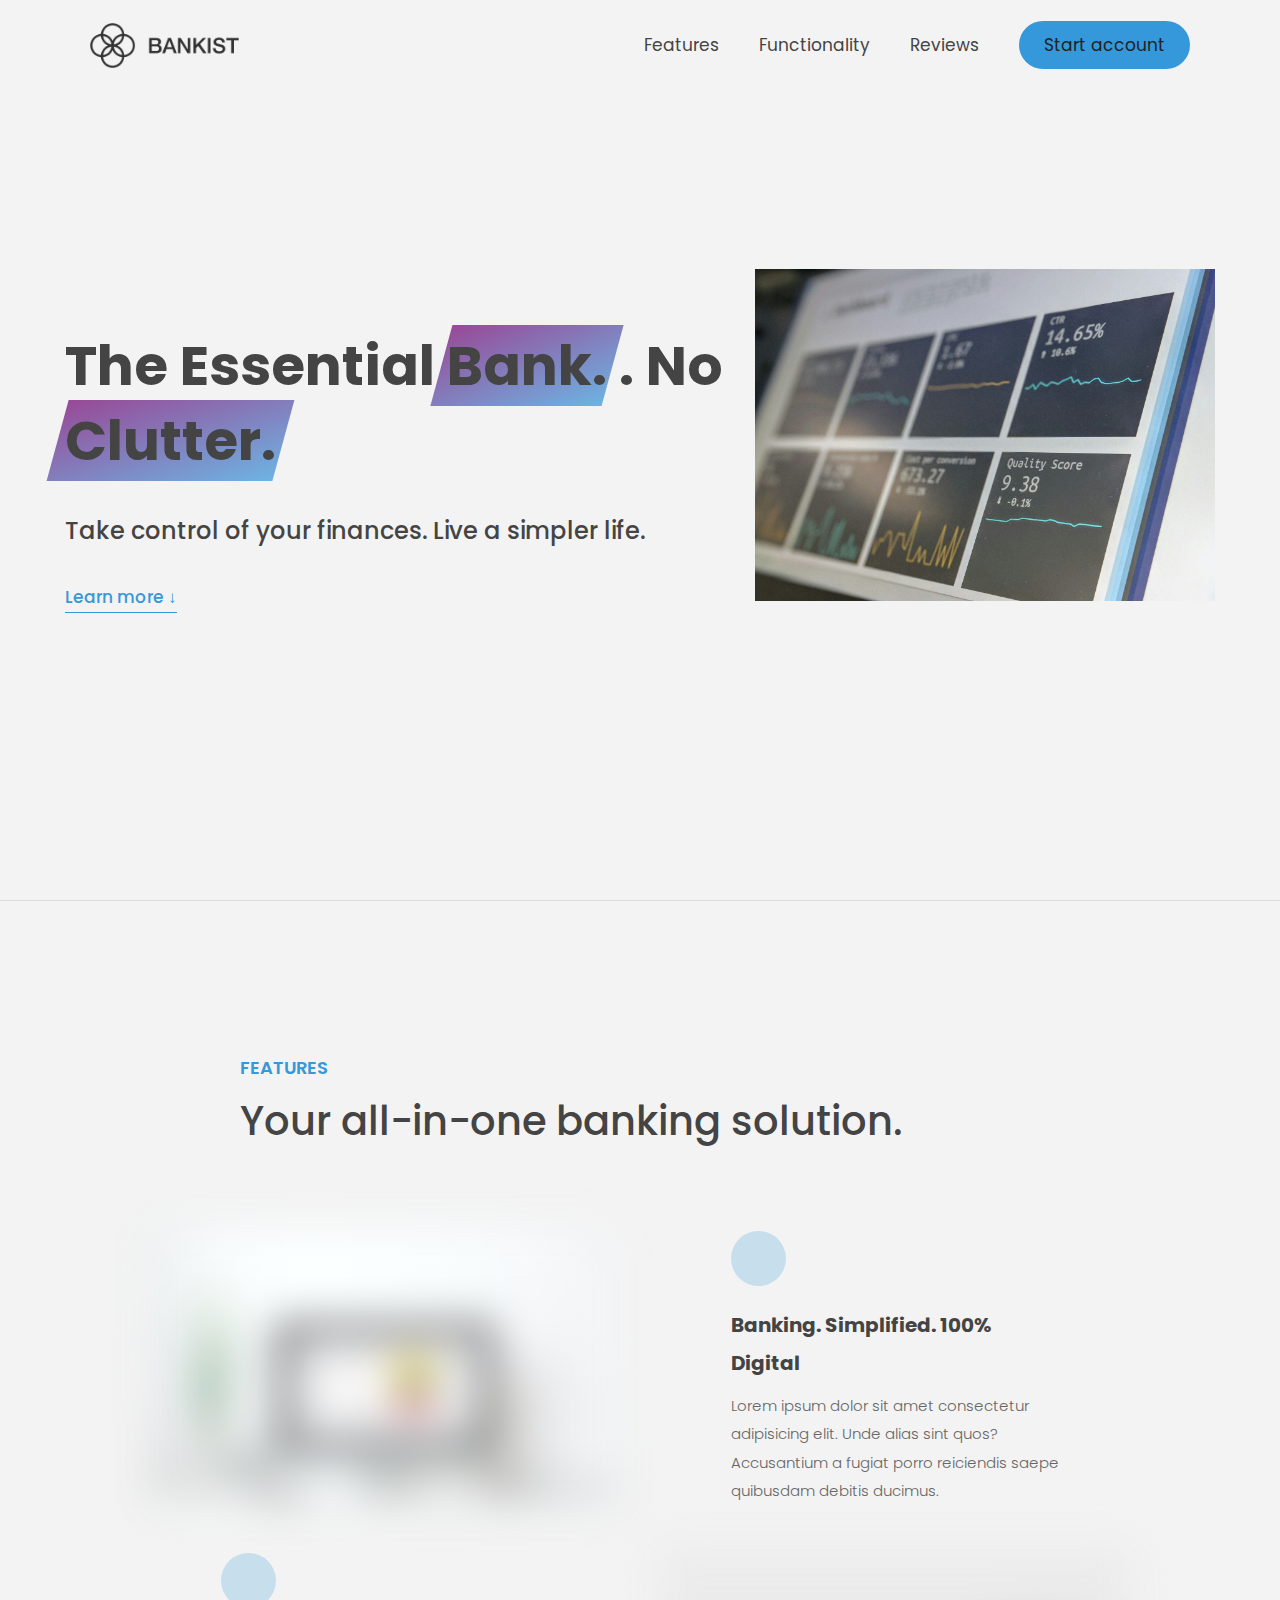
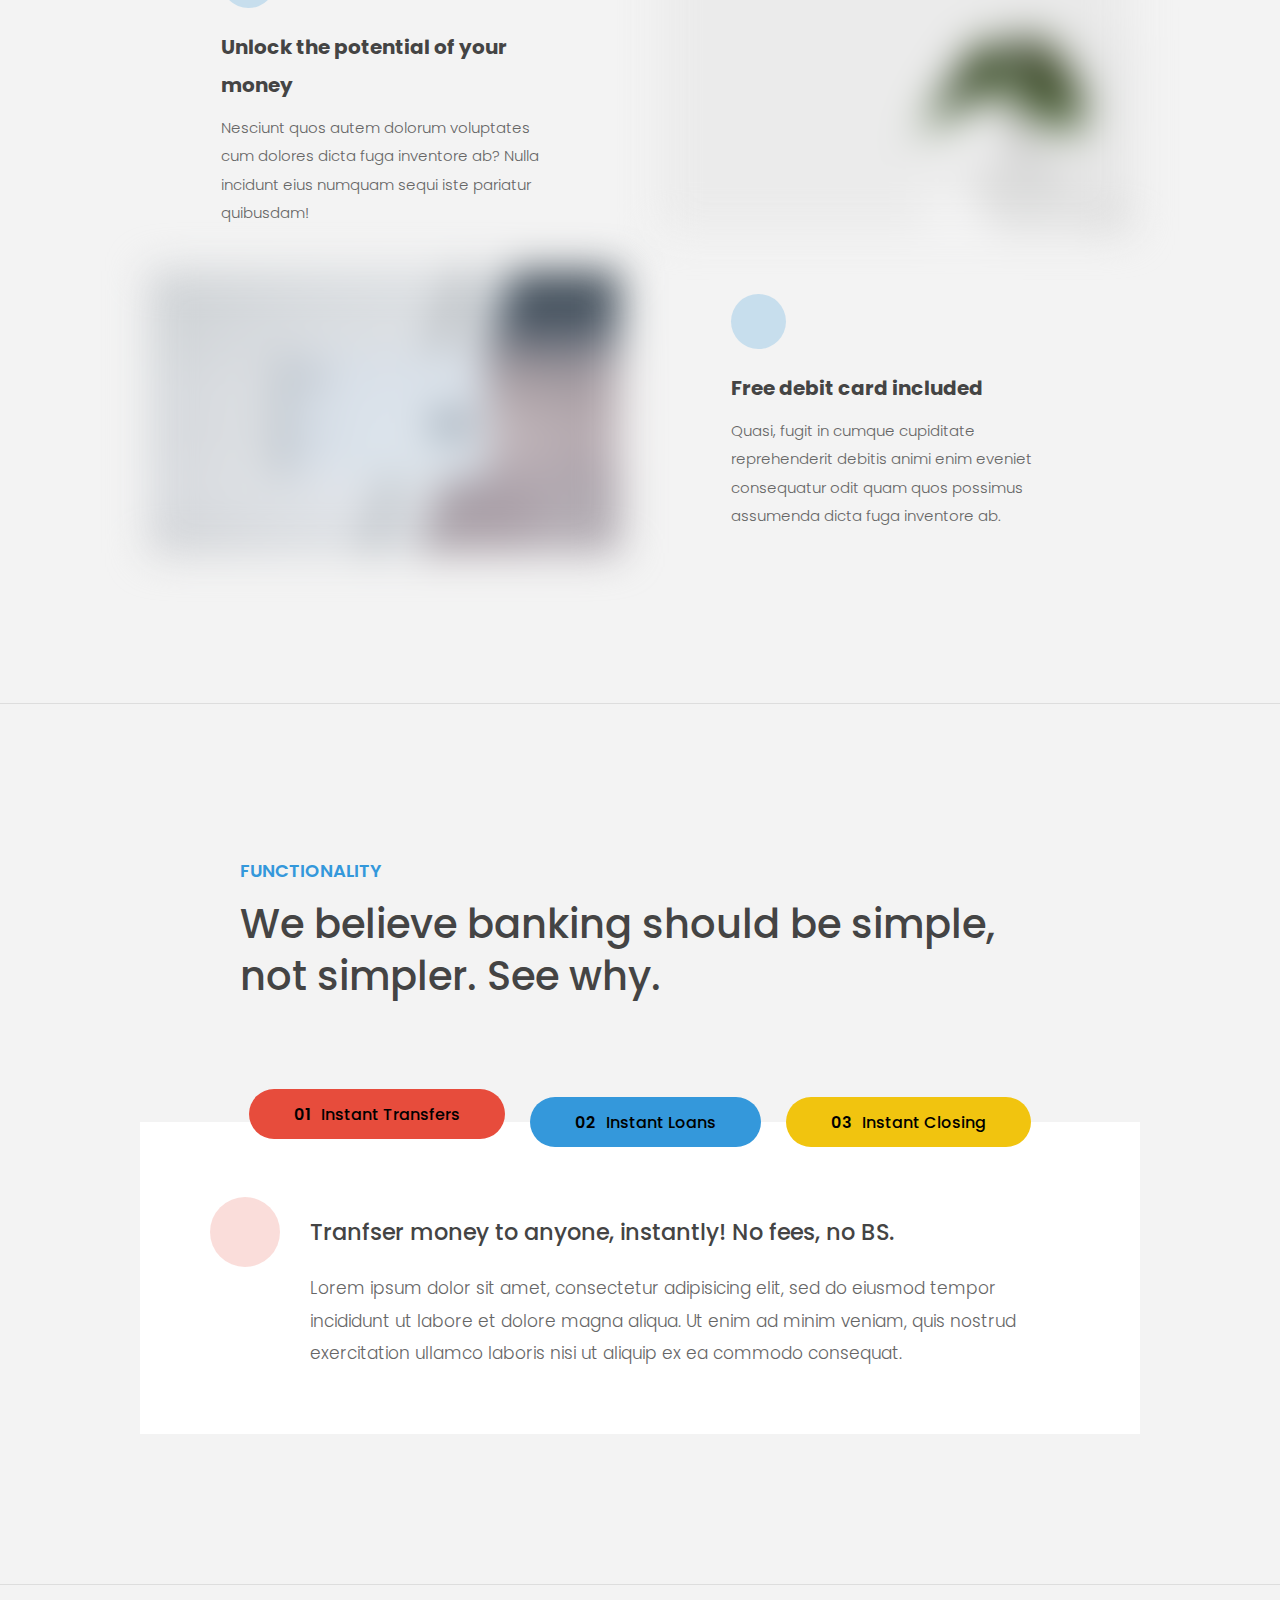
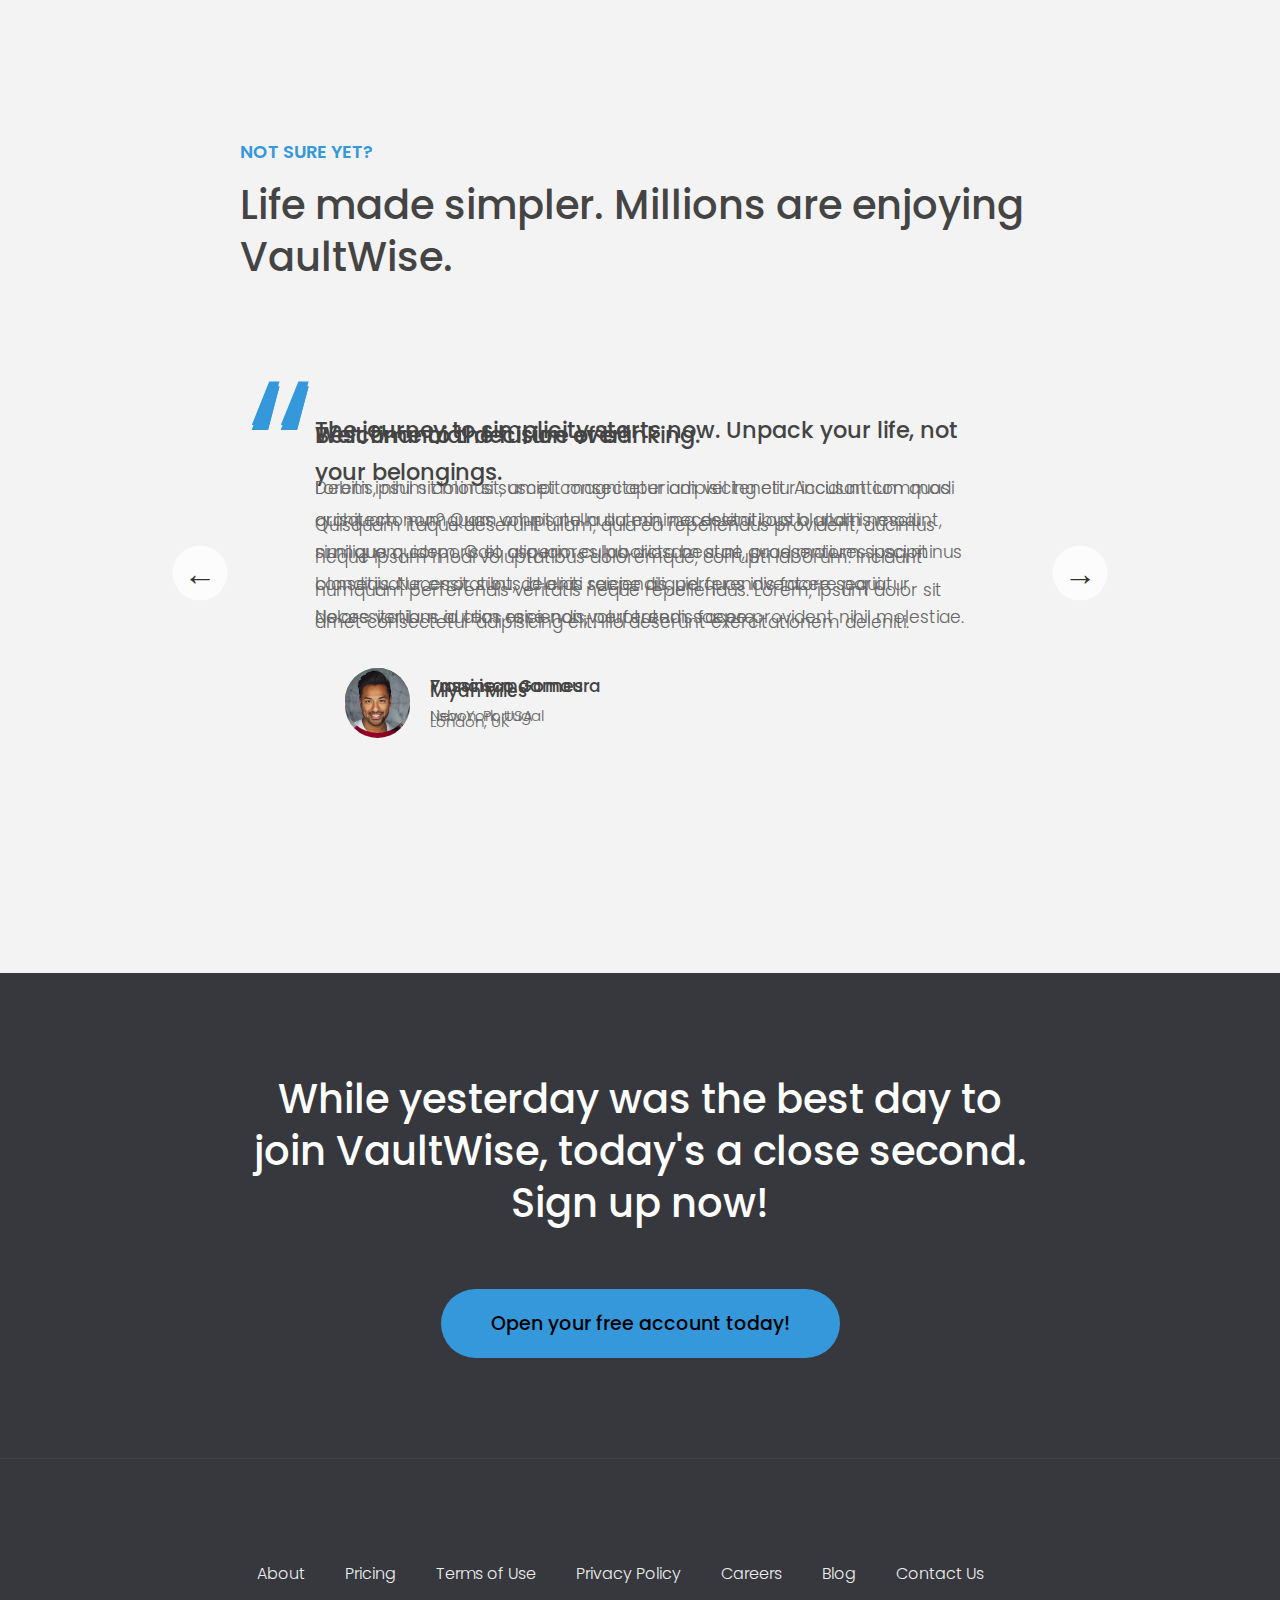
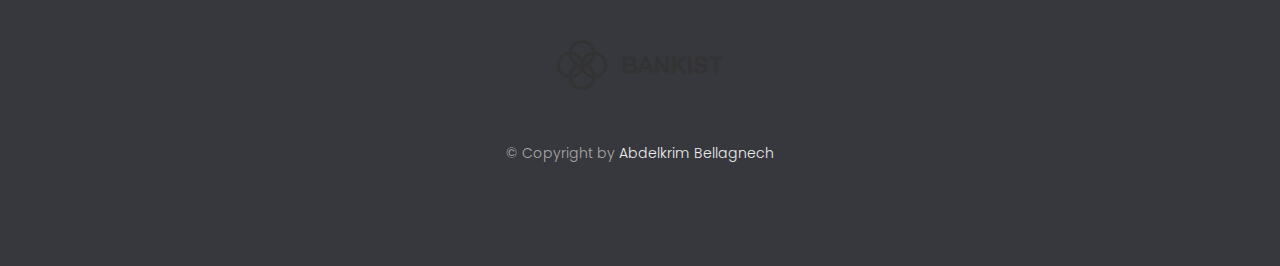
==== commit 98c3da61: "Sticky navigation" ====
--- a/Marketing_Part/index.html
+++ b/Marketing_Part/index.html
@@ -4,6 +4,7 @@
     <meta charset="UTF-8" />
     <meta name="viewport" content="width=device-width, initial-scale=1.0" />
     <meta http-equiv="X-UA-Compatible" content="ie=edge" />
+     <link rel="shortcut icon" type="image/png" href="img/logo.png" />
 
     <link
       href="https://fonts.googleapis.com/css?family=Poppins:300,400,500,600&display=swap"
@@ -27,14 +28,14 @@
             <a class="nav__link" href="#section--1">Features</a>
           </li>
           <li class="nav__item">
-            <a class="nav__link" href="#section--2">Operations</a>
+            <a class="nav__link" href="#section--2">Functionality</a>
           </li>
           <li class="nav__item">
-            <a class="nav__link" href="#section--3">Testimonials</a>
+            <a class="nav__link" href="#section--3">Reviews</a>
           </li>
           <li class="nav__item">
             <a class="nav__link nav__link--btn btn--show-modal" href="#"
-              >Open account</a
+              >Start account</a
             >
           </li>
         </ul>
@@ -42,13 +43,13 @@
 
       <div class="header__title">
         <h1>
-          When
+          The Essential
           <!-- Green highlight effect -->
-          <span class="highlight">banking</span>
-          meets<br />
-          <span class="highlight">minimalist</span>
+          <span class="highlight">Bank.</span>
+          . No<br />
+          <span class="highlight">Clutter.</span>
         </h1>
-        <h4>A simpler banking experience for a simpler life.</h4>
+        <h4>Take control of your finances. Live a simpler life.</h4>
         <button class="btn--text btn--scroll-to">Learn more &DownArrow;</button>
         <img
           src="img/heroo.png"
@@ -61,9 +62,7 @@
     <section class="section" id="section--1">
       <div class="section__title">
         <h2 class="section__description">Features</h2>
-        <h3 class="section__header">
-          Everything you need in a modern bank and more.
-        </h3>
+        <h3 class="section__header">Your all-in-one banking solution.</h3>
       </div>
 
       <div class="features">
@@ -79,7 +78,7 @@
               <use xlink:href="img/icons.svg#icon-monitor"></use>
             </svg>
           </div>
-          <h5 class="features__header">100% digital bank</h5>
+          <h5 class="features__header">Banking. Simplified. 100% Digital</h5>
           <p>
             Lorem ipsum dolor sit amet consectetur adipisicing elit. Unde alias
             sint quos? Accusantium a fugiat porro reiciendis saepe quibusdam
@@ -93,7 +92,7 @@
               <use xlink:href="img/icons.svg#icon-trending-up"></use>
             </svg>
           </div>
-          <h5 class="features__header">Watch your money grow</h5>
+          <h5 class="features__header">Unlock the potential of your money</h5>
           <p>
             Nesciunt quos autem dolorum voluptates cum dolores dicta fuga
             inventore ab? Nulla incidunt eius numquam sequi iste pariatur
@@ -131,9 +130,9 @@
 
     <section class="section" id="section--2">
       <div class="section__title">
-        <h2 class="section__description">Operations</h2>
+        <h2 class="section__description">Functionality</h2>
         <h3 class="section__header">
-          Everything as simple as possible, but no simpler.
+          We believe banking should be simple, not simpler. See why.
         </h3>
       </div>
 
@@ -178,7 +177,7 @@
             </svg>
           </div>
           <h5 class="operations__header">
-            Buy a home or make your dreams come true, with instant loans.
+            Need cash fast? Explore our instant loan options
           </h5>
           <p>
             Duis aute irure dolor in reprehenderit in voluptate velit esse
@@ -194,7 +193,7 @@
             </svg>
           </div>
           <h5 class="operations__header">
-            No longer need your account? No problem! Close it instantly.
+            Moving on? Easily close your account in seconds
           </h5>
           <p>
             Excepteur sint occaecat cupidatat non proident, sunt in culpa qui
@@ -210,7 +209,7 @@
       <div class="section__title section__title--testimonials">
         <h2 class="section__description">Not sure yet?</h2>
         <h3 class="section__header">
-          Millions of Bankists are already making their lifes simpler.
+          Life made simpler. Millions are enjoying VaultWise.
         </h3>
       </div>
 
@@ -228,8 +227,8 @@
             </blockquote>
             <address class="testimonial__author">
               <img src="img/user-1.jpg" alt="" class="testimonial__photo" />
-              <h6 class="testimonial__name">Aarav Lynn</h6>
-              <p class="testimonial__location">San Francisco, USA</p>
+              <h6 class="testimonial__name">Yassine maamoura</h6>
+              <p class="testimonial__location">New York, USA</p>
             </address>
           </div>
         </div>
@@ -237,7 +236,7 @@
         <div class="slide slide--2">
           <div class="testimonial">
             <h5 class="testimonial__header">
-              The last step to becoming a complete minimalist
+              The journey to simplicity starts now. Unpack your life, not your belongings.
             </h5>
             <blockquote class="testimonial__text">
               Quisquam itaque deserunt ullam, quia ea repellendus provident,
@@ -257,7 +256,7 @@
         <div class="slide slide--3">
           <div class="testimonial">
             <h5 class="testimonial__header">
-              Finally free from old-school banks
+              Welcome to the future of banking.
             </h5>
             <blockquote class="testimonial__text">
               Debitis, nihil sit minus suscipit magni aperiam vel tenetur
@@ -288,8 +287,8 @@
     <section class="section section--sign-up">
       <div class="section__title">
         <h3 class="section__header">
-          The best day to join Bankist was one year ago. The second best is
-          today!
+          While yesterday was the best day to join VaultWise, 
+          today's a close second. Sign up now!
         </h3>
       </div>
       <button class="btn btn--show-modal">Open your free account today!</button>
@@ -319,16 +318,15 @@
           <a class="footer__link" href="#">Contact Us</a>
         </li>
       </ul>
-      <img src="img/icon.png" alt="Logo" class="footer__logo" />
+      <img src="img/logo.png" alt="Logo" class="footer__logo" />
       <p class="footer__copyright">
         &copy; Copyright by
         <a
           class="footer__link twitter-link"
           target="_blank"
-          href="https://twitter.com/jonasschmedtman"
-          >Jonas Schmedtmann</a
-        >. Use for learning or your portfolio. Don't use to teach. Don't claim
-        as your own product.
+          href="#"
+          >Abdelkrim Bellagnech</a
+        >
       </p>
     </footer>
 
@@ -336,7 +334,7 @@
       <button class="btn--close-modal">&times;</button>
       <h2 class="modal__header">
         Open your bank account <br />
-        in just <span class="highlight">5 minutes</span>
+        in just <span class="highlight">4 minutes</span>
       </h2>
       <form class="modal__form">
         <label>First Name</label>
--- a/Marketing_Part/style.css
+++ b/Marketing_Part/style.css
@@ -10,7 +10,7 @@
   --color-primary-opacity: #3498db3a; /* Light Blue with Opacity */
   --color-secondary-opacity: #e74c3c31; /* Red with Opacity */
   --color-tertiary-opacity: #f1c40f2d; /* Yellow with Opacity */
-  --gradient-primary: linear-gradient(to top left, #3498db, #2ecc71); /* Blue to Green */
+  --gradient-primary: linear-gradient(to top left, #3498db, #71006f); /* Blue to Green */
   --gradient-secondary: linear-gradient(to top left, #e74c3c, #e67e22); /* Red to Orange */
 }
 
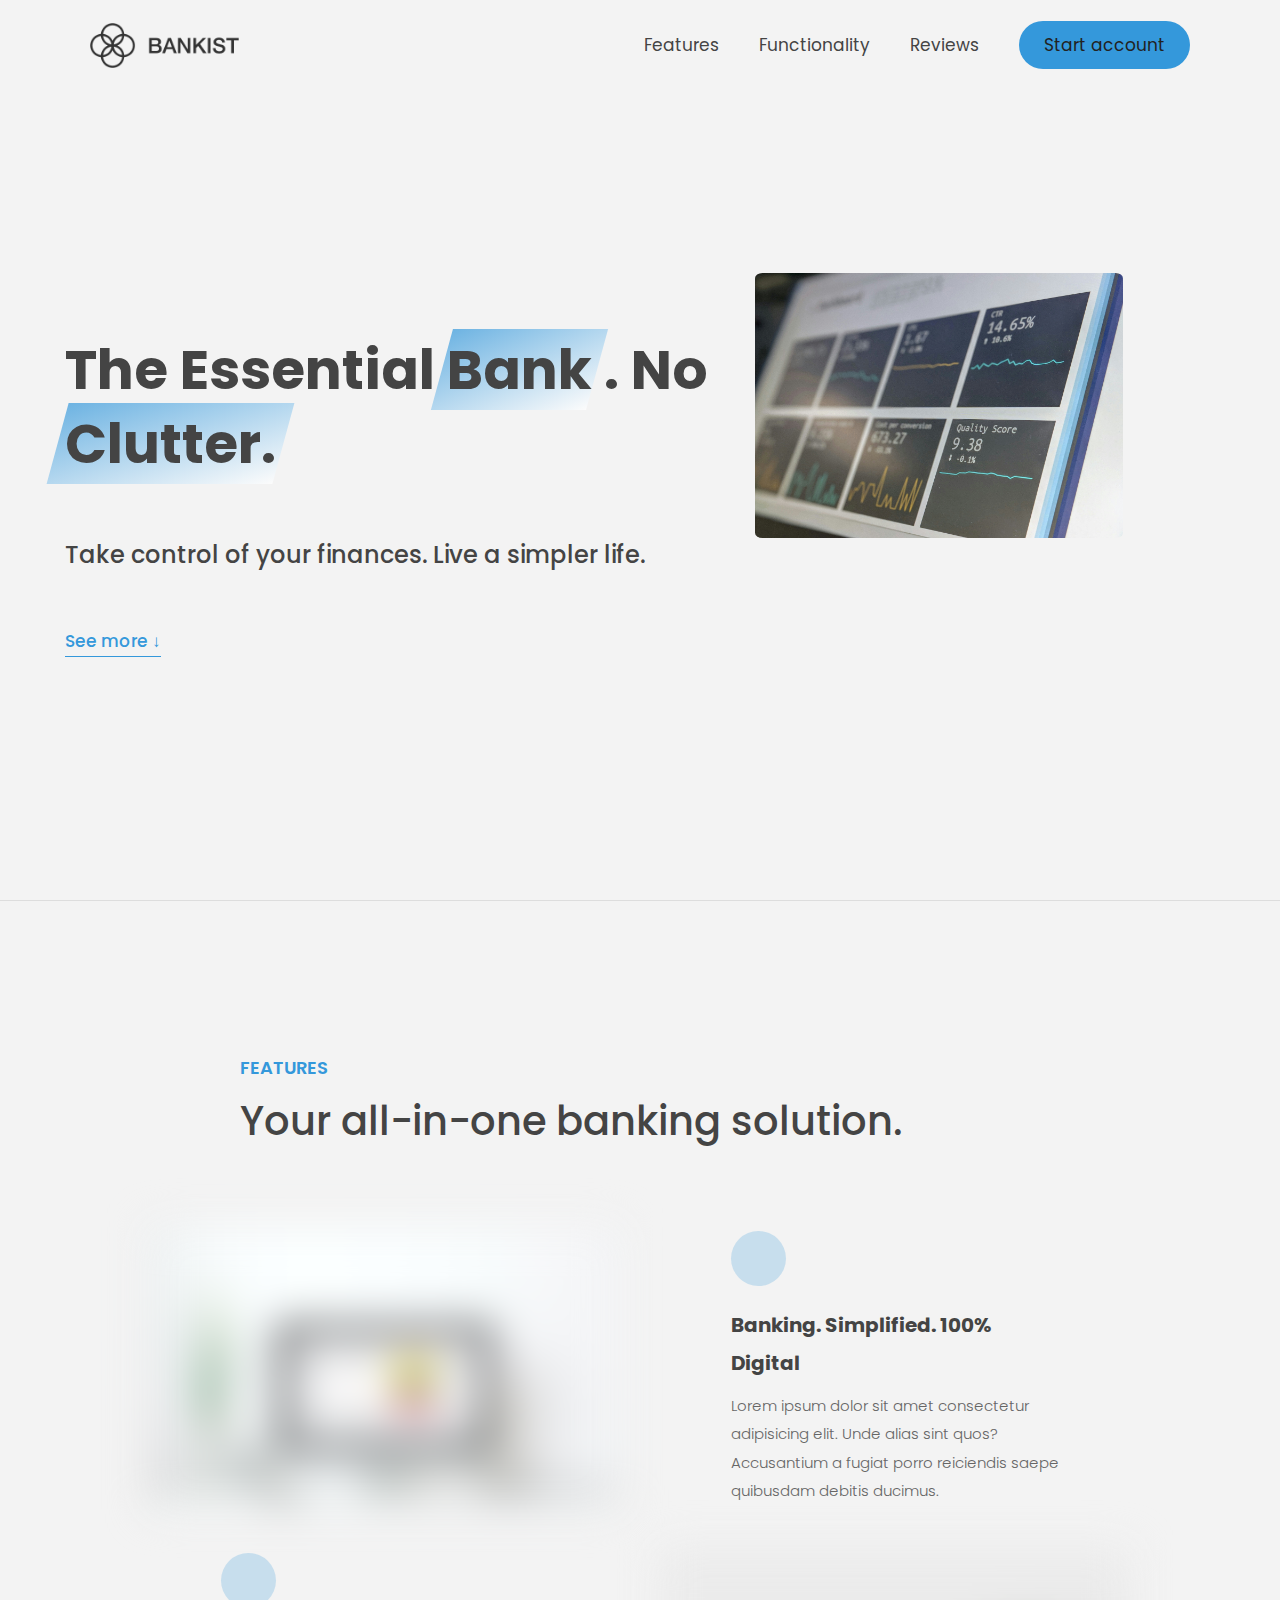
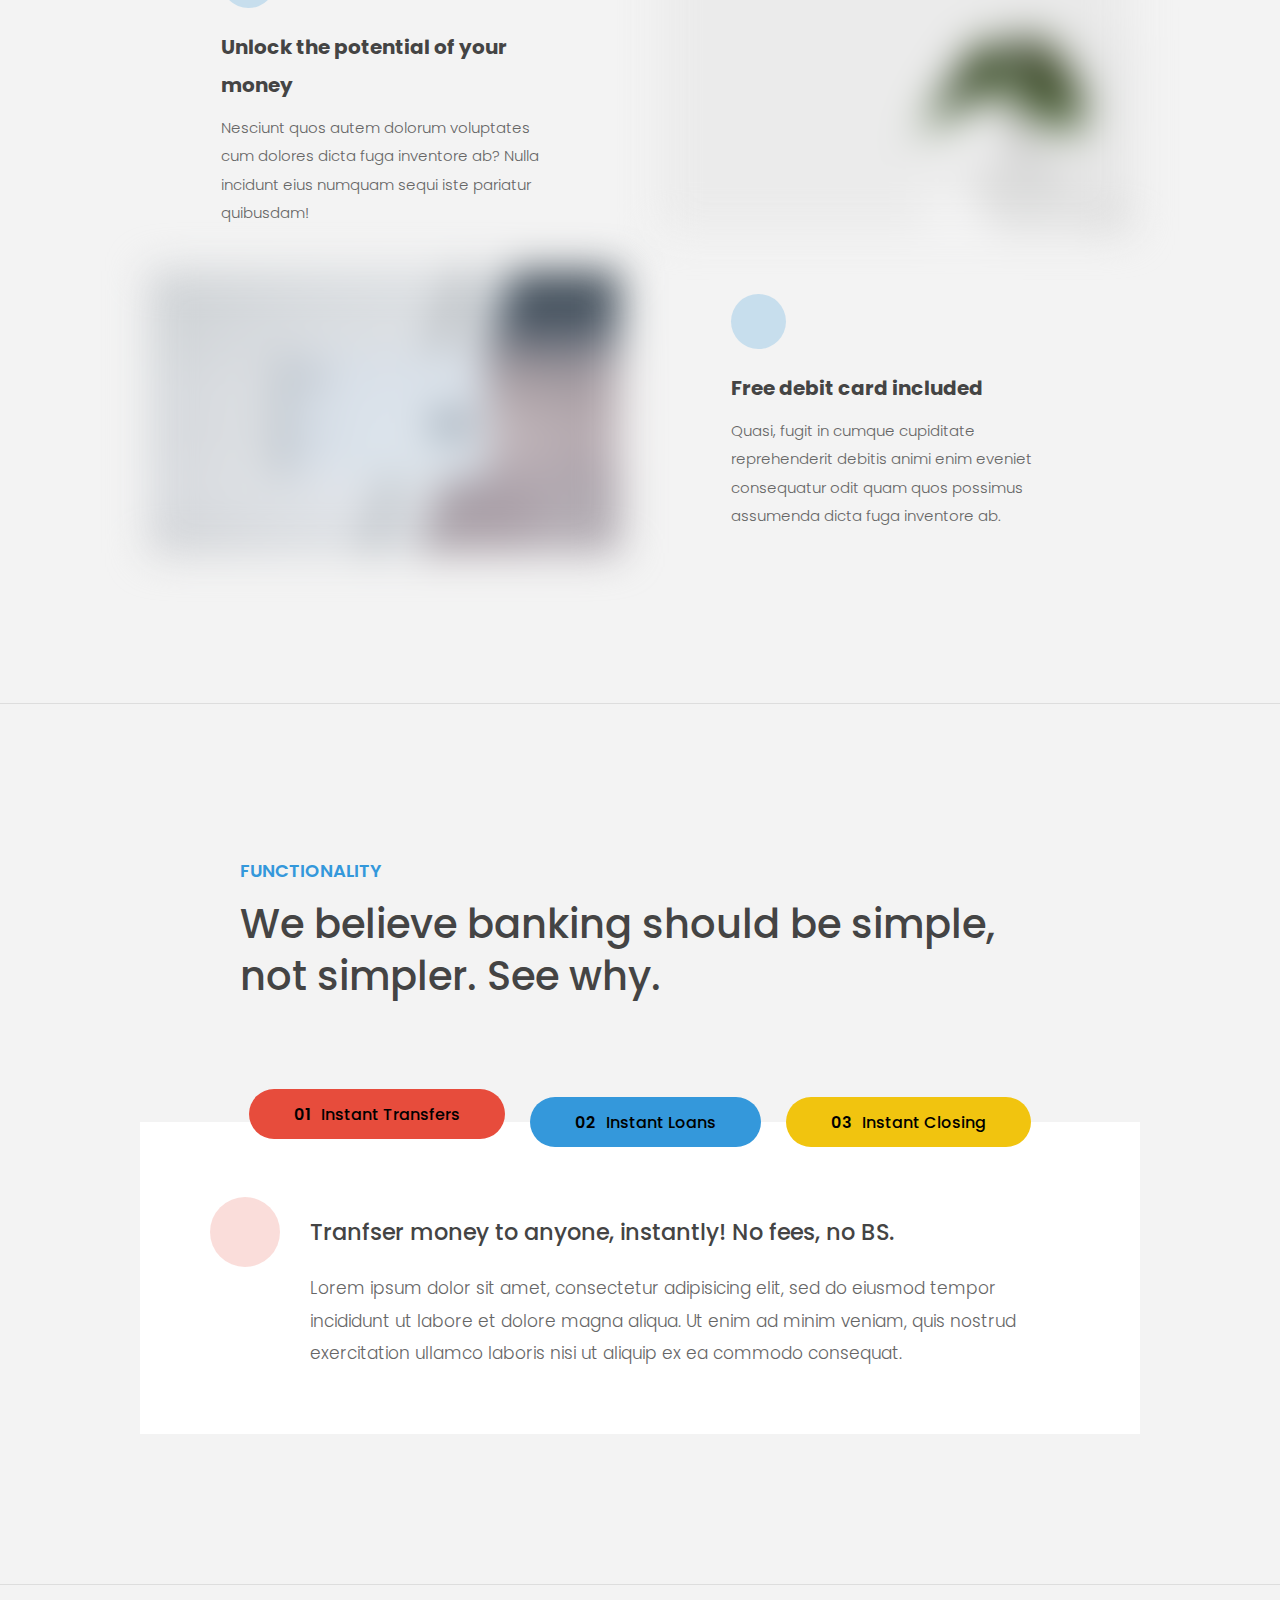
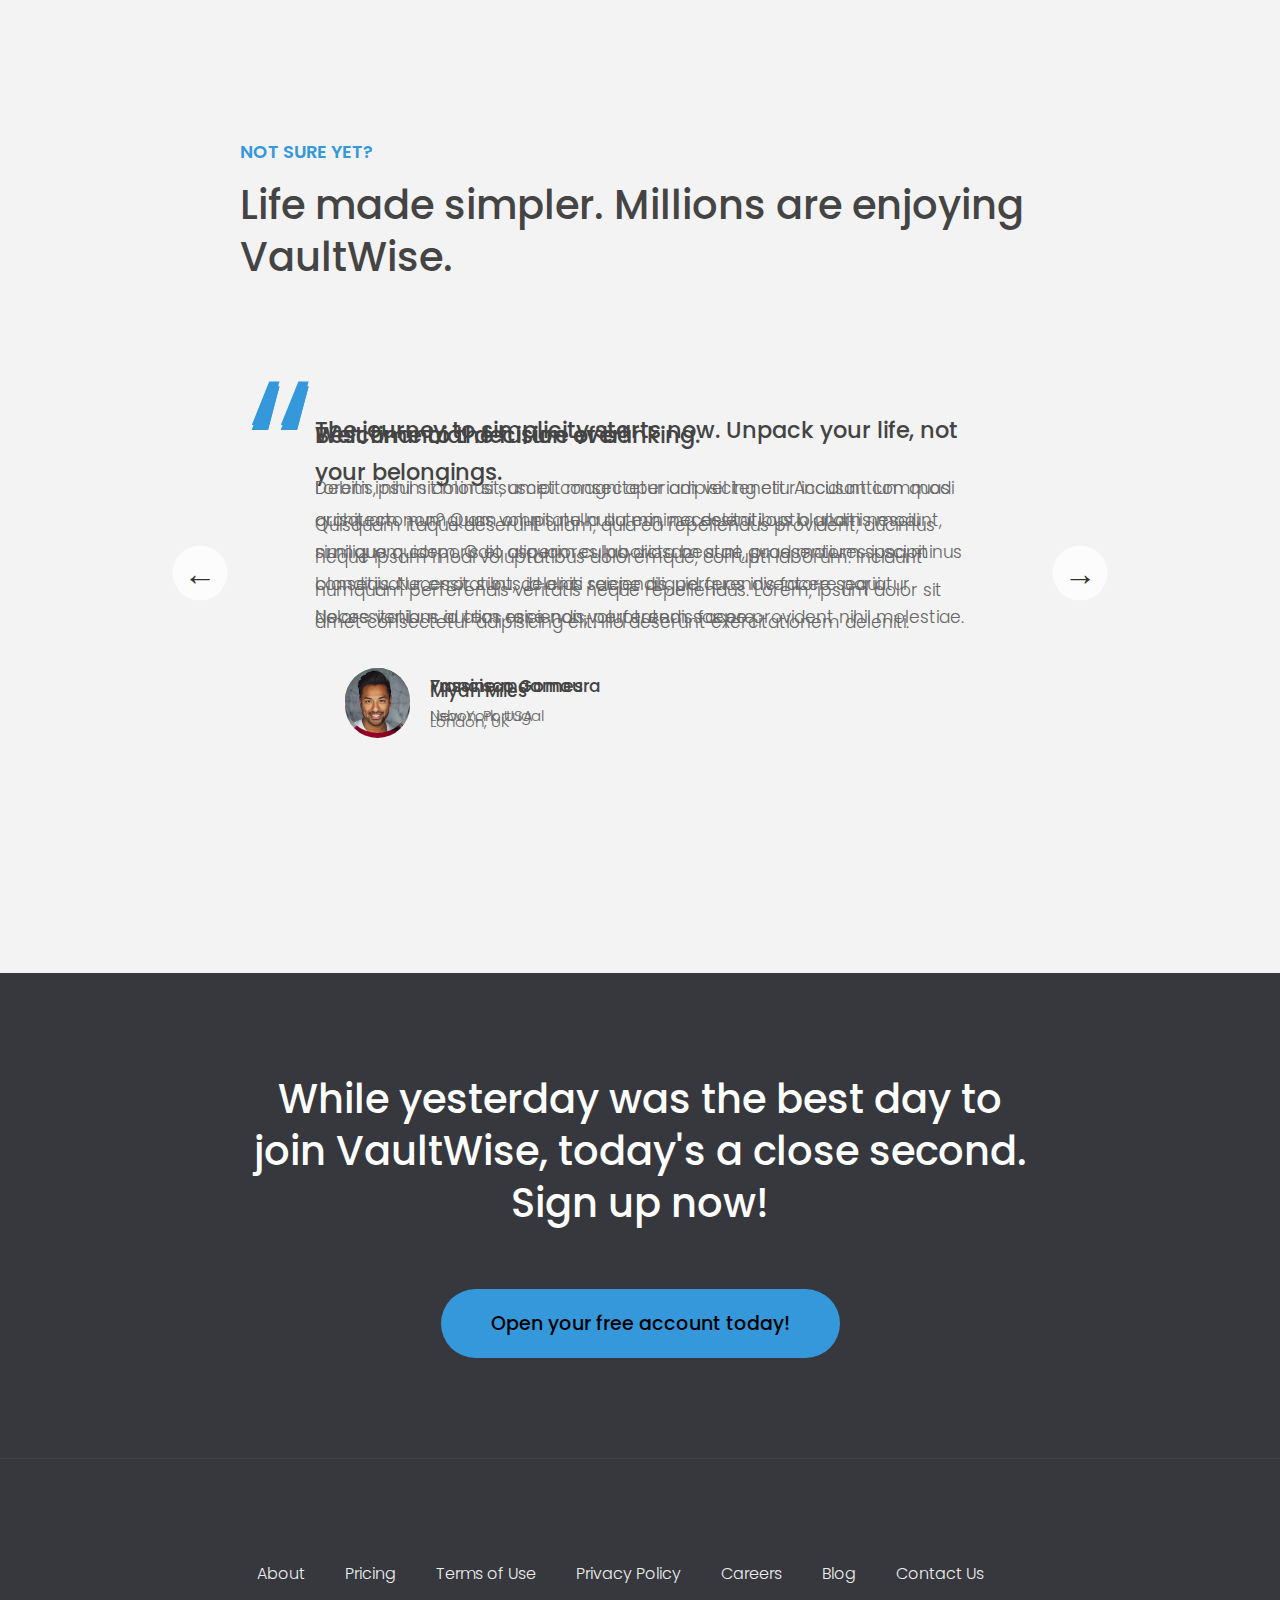
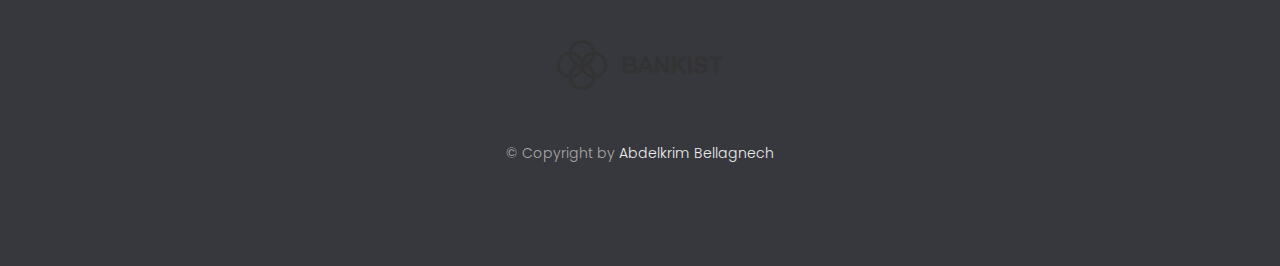
==== commit 427a9f9e: "Sticky navigation v2 (using intersection observer API)" ====
--- a/Marketing_Part/index.html
+++ b/Marketing_Part/index.html
@@ -45,12 +45,12 @@
         <h1>
           The Essential
           <!-- Green highlight effect -->
-          <span class="highlight">Bank.</span>
+          <span class="highlight">Bank</span>
           . No<br />
           <span class="highlight">Clutter.</span>
         </h1>
         <h4>Take control of your finances. Live a simpler life.</h4>
-        <button class="btn--text btn--scroll-to">Learn more &DownArrow;</button>
+        <button class="btn--text btn--scroll-to">See more &DownArrow;</button>
         <img
           src="img/heroo.png"
           class="header__img"
@@ -75,7 +75,7 @@
         <div class="features__feature">
           <div class="features__icon">
             <svg>
-              <use xlink:href="img/icons.svg#icon-monitor"></use>
+              <use xlink:href="img/logo.svg#icon-monitor"></use>
             </svg>
           </div>
           <h5 class="features__header">Banking. Simplified. 100% Digital</h5>
@@ -89,7 +89,7 @@
         <div class="features__feature">
           <div class="features__icon">
             <svg>
-              <use xlink:href="img/icons.svg#icon-trending-up"></use>
+              <use xlink:href="img/logo.svg#icon-trending-up"></use>
             </svg>
           </div>
           <h5 class="features__header">Unlock the potential of your money</h5>
@@ -115,7 +115,7 @@
         <div class="features__feature">
           <div class="features__icon">
             <svg>
-              <use xlink:href="img/icons.svg#icon-credit-card"></use>
+              <use xlink:href="img/logo.svg#icon-credit-card"></use>
             </svg>
           </div>
           <h5 class="features__header">Free debit card included</h5>
@@ -156,7 +156,7 @@
         >
           <div class="operations__icon operations__icon--1">
             <svg>
-              <use xlink:href="img/icons.svg#icon-upload"></use>
+              <use xlink:href="img/logo.svg#icon-upload"></use>
             </svg>
           </div>
           <h5 class="operations__header">
@@ -173,7 +173,7 @@
         <div class="operations__content operations__content--2">
           <div class="operations__icon operations__icon--2">
             <svg>
-              <use xlink:href="img/icons.svg#icon-home"></use>
+              <use xlink:href="img/logo.svg#icon-home"></use>
             </svg>
           </div>
           <h5 class="operations__header">
@@ -189,7 +189,7 @@
         <div class="operations__content operations__content--3">
           <div class="operations__icon operations__icon--3">
             <svg>
-              <use xlink:href="img/icons.svg#icon-user-x"></use>
+              <use xlink:href="img/logo.svg#icon-user-x"></use>
             </svg>
           </div>
           <h5 class="operations__header">
--- a/Marketing_Part/style.css
+++ b/Marketing_Part/style.css
@@ -10,8 +10,8 @@
   --color-primary-opacity: #3498db3a; /* Light Blue with Opacity */
   --color-secondary-opacity: #e74c3c31; /* Red with Opacity */
   --color-tertiary-opacity: #f1c40f2d; /* Yellow with Opacity */
-  --gradient-primary: linear-gradient(to top left, #3498db, #71006f); /* Blue to Green */
-  --gradient-secondary: linear-gradient(to top left, #e74c3c, #e67e22); /* Red to Orange */
+  --gradient-primary: linear-gradient(to bottom right, #3498db, #ffffff); /* Blue to Green */
+  --gradient-secondary: linear-gradient(to bottom right, #ff1900, #ffffff); /* Red to Orange */
 }
 
 
@@ -205,9 +205,10 @@
 }
 
 .header__img {
-  width: 100%;
+  width: 80%;
+  border-radius: 2%;
   grid-column: 2 / 3;
-  grid-row: 1 / span 4;
+  grid-row: 1 / span 2;
   transform: translateY(-6rem);
 }
 
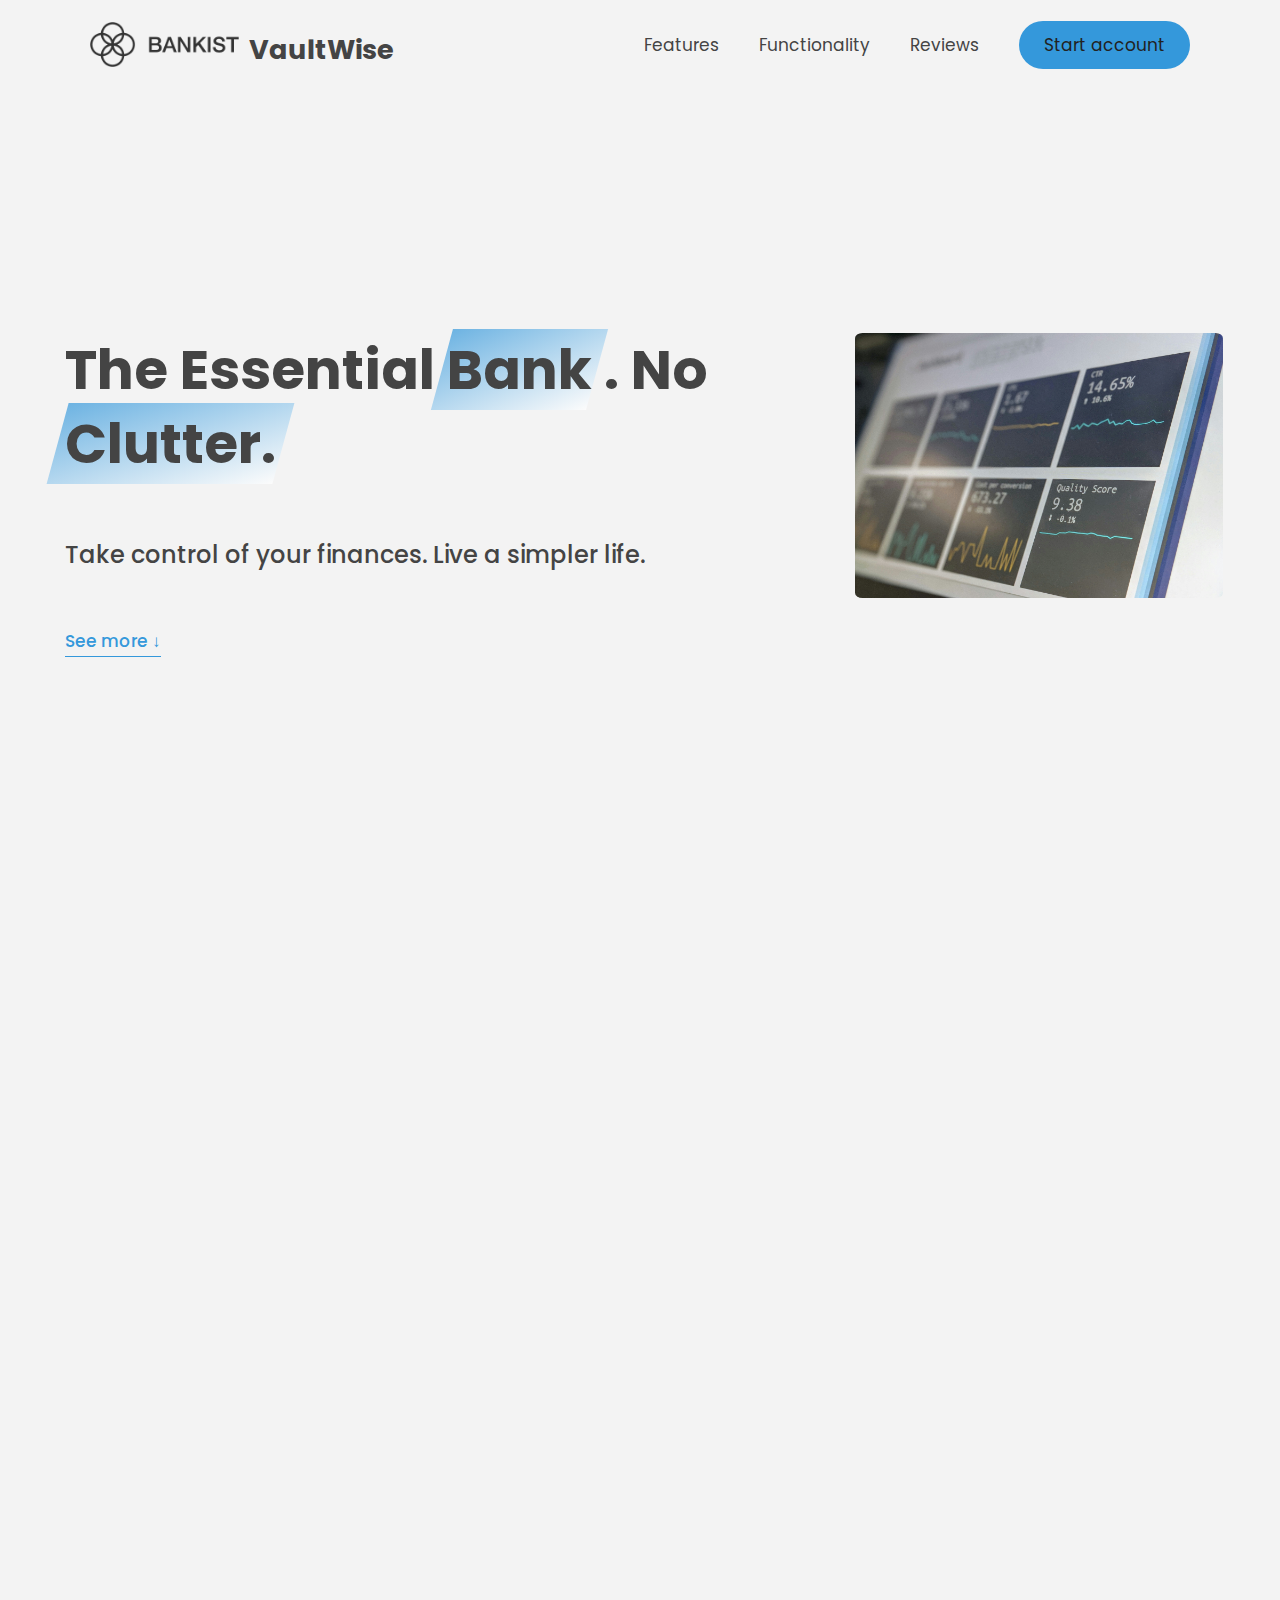
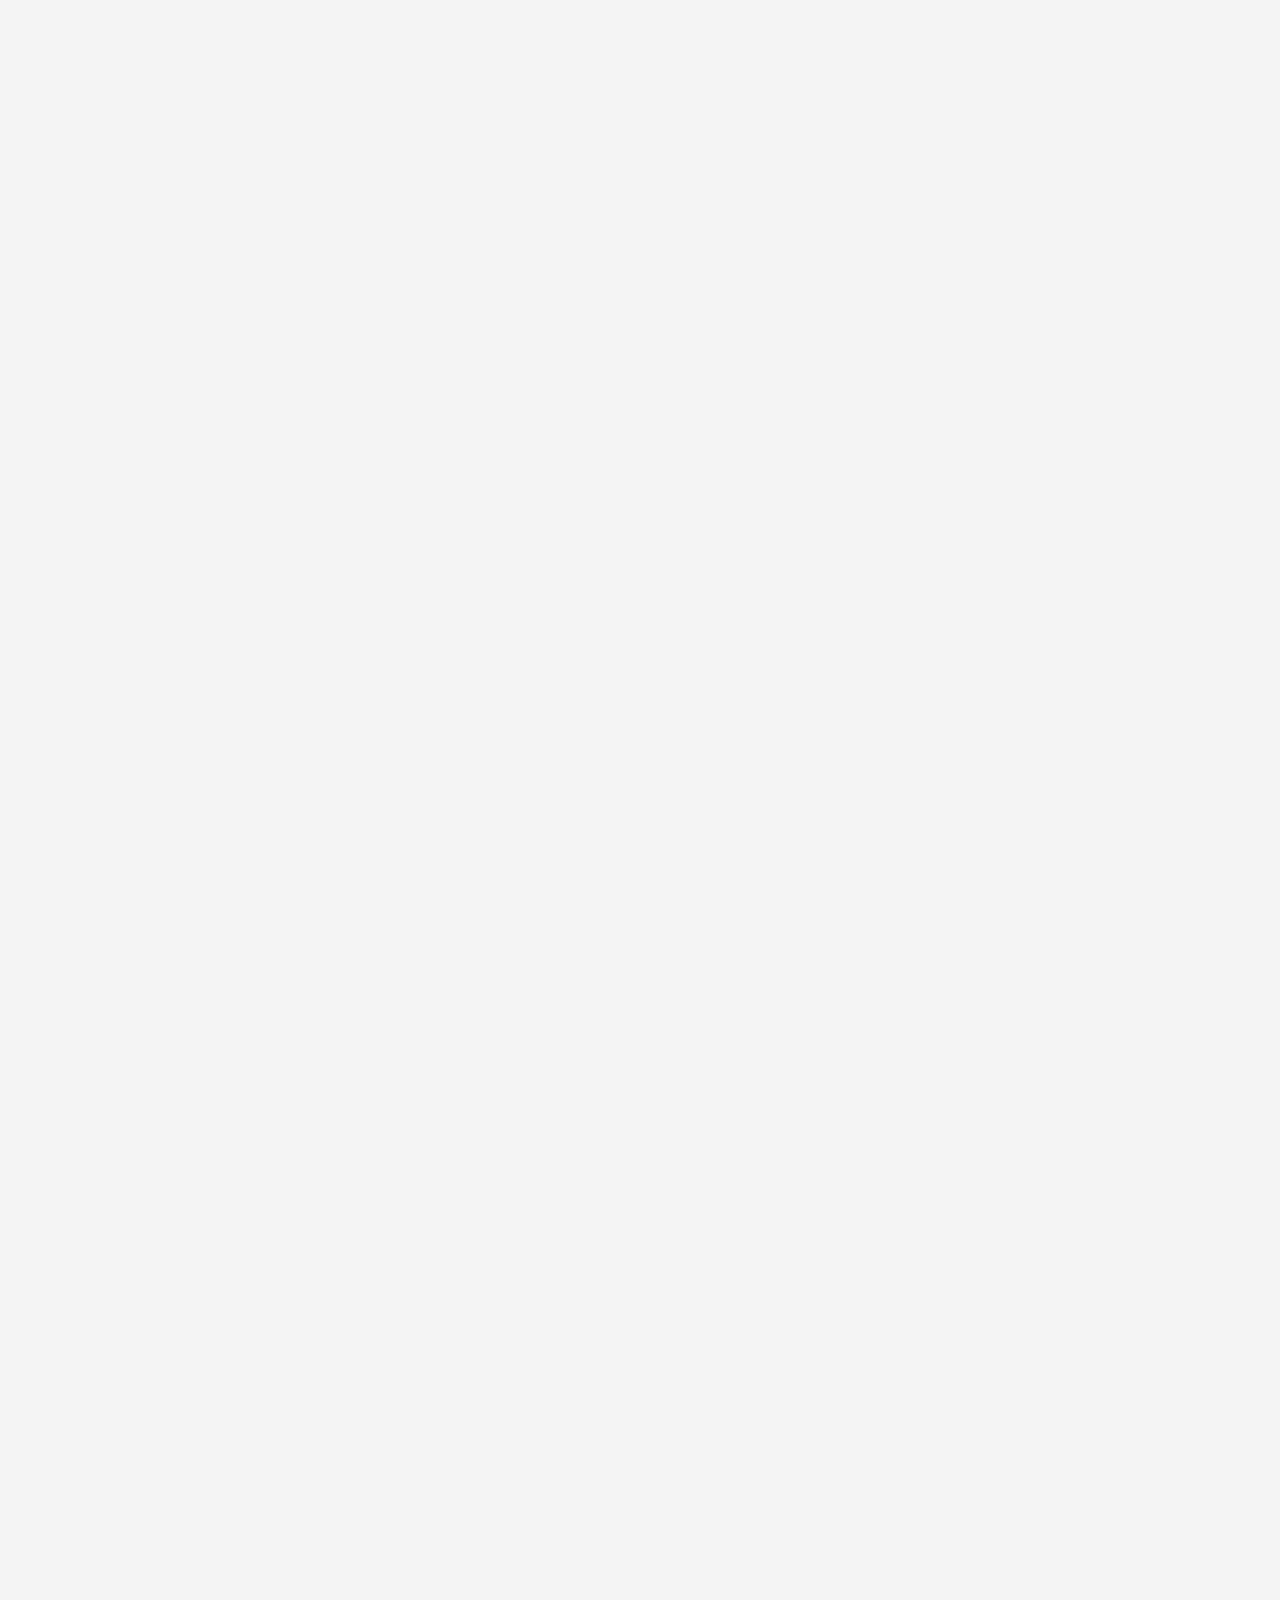
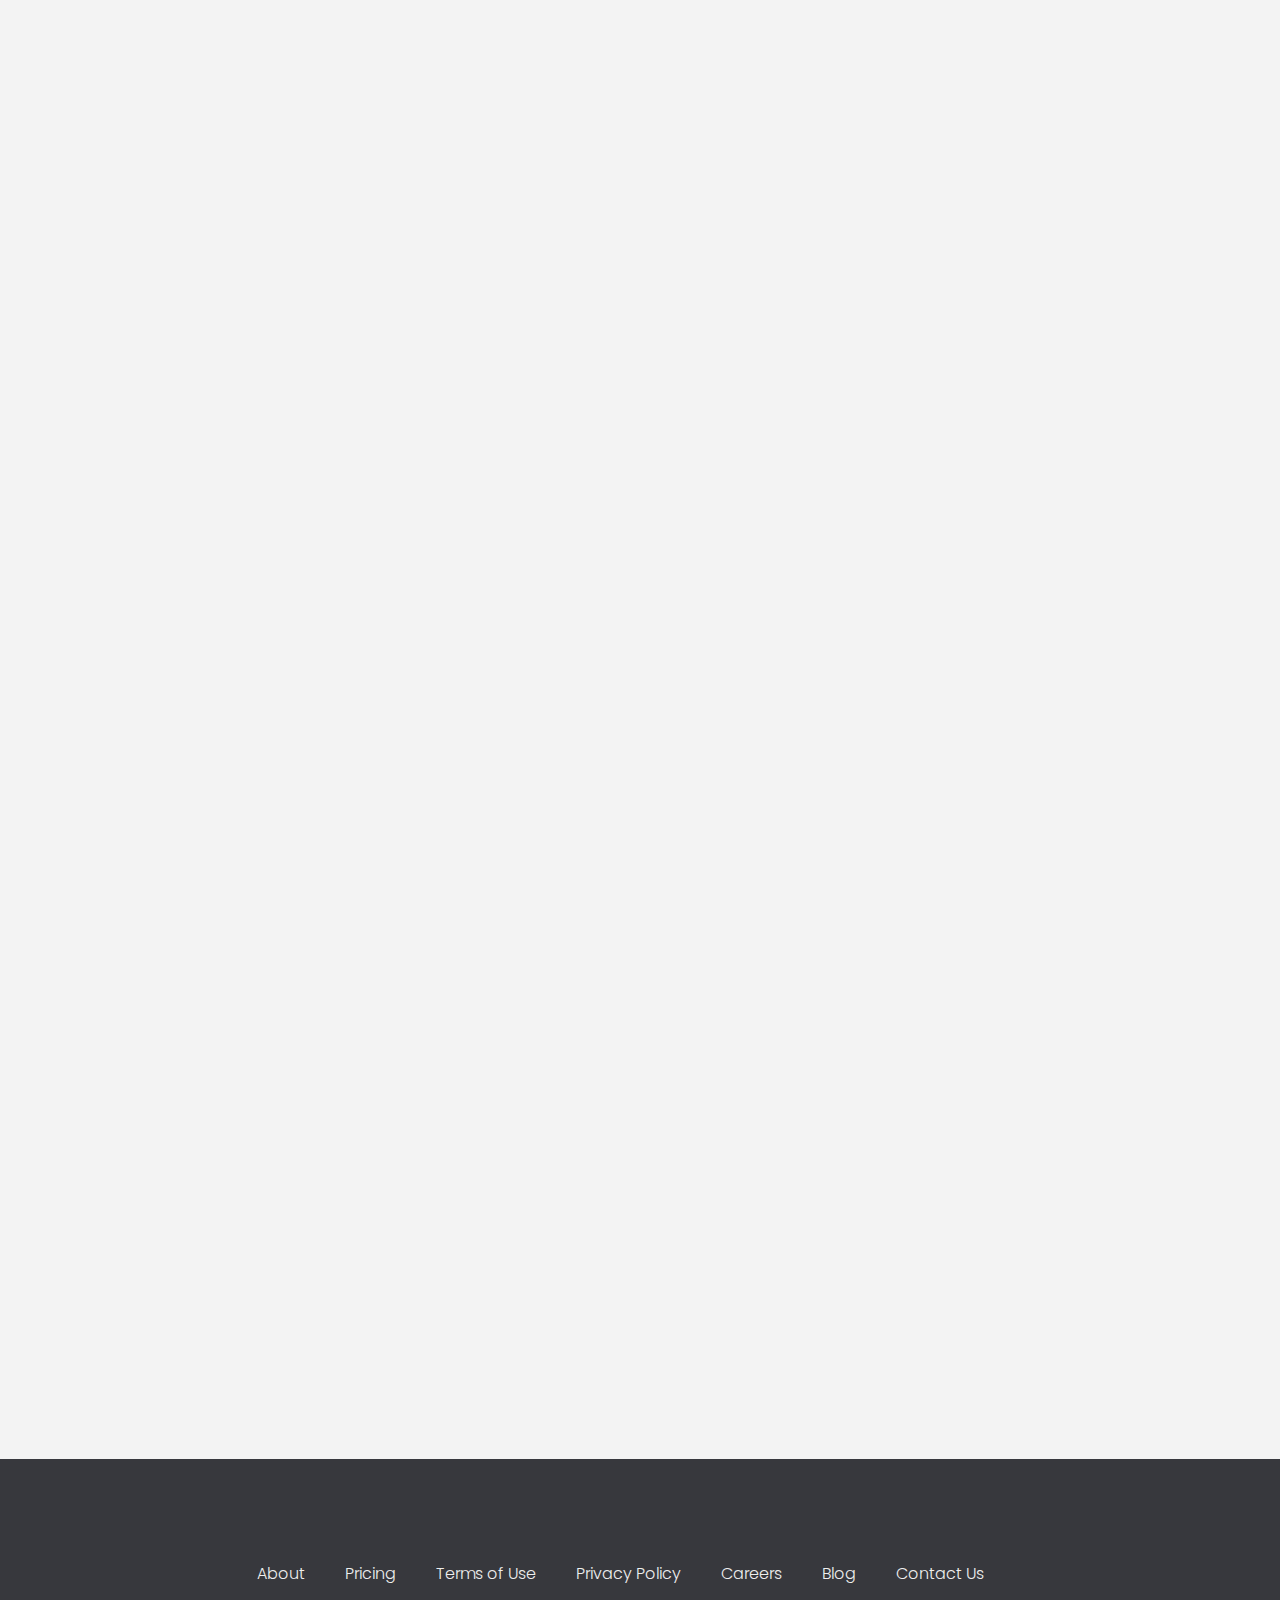
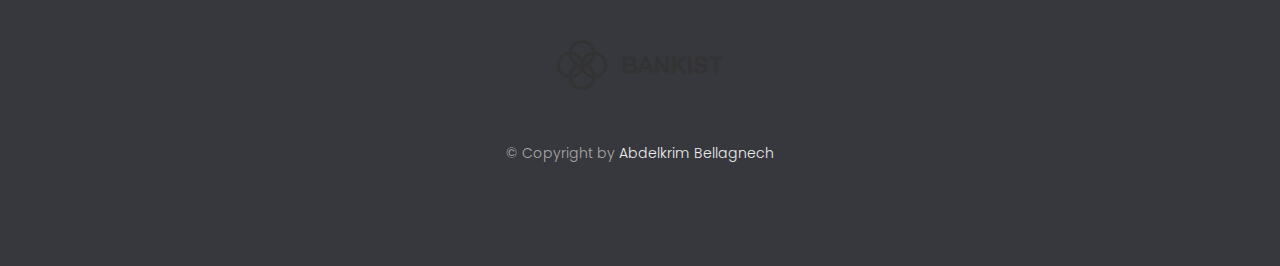
==== commit 264560b4: "Lazy Loading Images Implemented" ====
--- a/Marketing_Part/index.html
+++ b/Marketing_Part/index.html
@@ -4,7 +4,7 @@
     <meta charset="UTF-8" />
     <meta name="viewport" content="width=device-width, initial-scale=1.0" />
     <meta http-equiv="X-UA-Compatible" content="ie=edge" />
-     <link rel="shortcut icon" type="image/png" href="img/logo.png" />
+    <link rel="shortcut icon" type="image/png" href="img/logo.png" />
 
     <link
       href="https://fonts.googleapis.com/css?family=Poppins:300,400,500,600&display=swap"
@@ -16,13 +16,16 @@
   <body>
     <header class="header">
       <nav class="nav">
-        <img
-          src="img/logo.png"
-          alt="VaultWise logo"
-          class="nav__logo"
-          id="logo"
-          data-version-number="3.0"
-        />
+        <div class="nav__logo-container">
+          <img
+            src="img/logo.png"
+            alt="VaultWise logo"
+            class="nav__logo"
+            id="logo"
+            data-version-number="3.0"
+          /><span class="nav__logo-text">VaultWise</span>
+        </div>
+
         <ul class="nav__links">
           <li class="nav__item">
             <a class="nav__link" href="#section--1">Features</a>
@@ -74,8 +77,14 @@
         />
         <div class="features__feature">
           <div class="features__icon">
-            <svg>
-              <use xlink:href="img/logo.svg#icon-monitor"></use>
+            <svg
+              xmlns="http://www.w3.org/2000/svg"
+              viewBox="0 0 24 24"
+              fill="currentColor"
+            >
+              <path
+                d="M12 2C6.486 2 2 6.486 2 12s4.486 10 10 10 10-4.486 10-10S17.514 2 12 2zm0 18c-4.411 0-8-3.589-8-8s3.589-8 8-8 8 3.589 8 8-3.589 8-8 8zm.071-11.769l-1.071 1.072 2.707 2.707 4.146-4.147-1.071-1.072-3.075 3.074z"
+              />
             </svg>
           </div>
           <h5 class="features__header">Banking. Simplified. 100% Digital</h5>
@@ -88,8 +97,14 @@
 
         <div class="features__feature">
           <div class="features__icon">
-            <svg>
-              <use xlink:href="img/logo.svg#icon-trending-up"></use>
+            <svg
+              xmlns="http://www.w3.org/2000/svg"
+              viewBox="0 0 24 24"
+              fill="currentColor"
+            >
+              <path
+                d="M12 2C6.486 2 2 6.486 2 12s4.486 10 10 10 10-4.486 10-10S17.514 2 12 2zm-2 16H8v-2h2v2zm0-4H8v-2h2v2zm0-4H8V8h2v2zm4 8h-2v-2h2v2zm0-4h-2v-2h2v2zm0-4h-2V8h2v2z"
+              />
             </svg>
           </div>
           <h5 class="features__header">Unlock the potential of your money</h5>
@@ -114,8 +129,12 @@
         />
         <div class="features__feature">
           <div class="features__icon">
-            <svg>
-              <use xlink:href="img/logo.svg#icon-credit-card"></use>
+            <svg
+              xmlns="http://www.w3.org/2000/svg"
+              viewBox="0 0 24 24"
+              fill="currentColor"
+            >
+              <path d="M21 7h-4V3H7v4H3v14h18V7zm-2 12H5V9h14v10z" />
             </svg>
           </div>
           <h5 class="features__header">Free debit card included</h5>
@@ -155,8 +174,14 @@
           class="operations__content operations__content--1 operations__content--active"
         >
           <div class="operations__icon operations__icon--1">
-            <svg>
-              <use xlink:href="img/logo.svg#icon-upload"></use>
+            <svg
+              xmlns="http://www.w3.org/2000/svg"
+              viewBox="0 0 24 24"
+              fill="currentColor"
+            >
+              <path
+                d="M12 2L2 12h5v8h10v-8h5L12 2zm0 16v-6h-4l6-6 6 6h-4v6h-4z"
+              />
             </svg>
           </div>
           <h5 class="operations__header">
@@ -172,8 +197,14 @@
 
         <div class="operations__content operations__content--2">
           <div class="operations__icon operations__icon--2">
-            <svg>
-              <use xlink:href="img/logo.svg#icon-home"></use>
+            <svg
+              xmlns="http://www.w3.org/2000/svg"
+              viewBox="0 0 24 24"
+              fill="currentColor"
+            >
+              <path
+                d="M21 3.741V21H3V3h11.259L21 3.741zm-2 13.518V5H5v12h14v-.741z"
+              />
             </svg>
           </div>
           <h5 class="operations__header">
@@ -188,8 +219,14 @@
         </div>
         <div class="operations__content operations__content--3">
           <div class="operations__icon operations__icon--3">
-            <svg>
-              <use xlink:href="img/logo.svg#icon-user-x"></use>
+            <svg
+              xmlns="http://www.w3.org/2000/svg"
+              viewBox="0 0 24 24"
+              fill="currentColor"
+            >
+              <path
+                d="M12 2C6.486 2 2 6.486 2 12s4.486 10 10 10 10-4.486 10-10S17.514 2 12 2zm-2 15h4v-2h-4v2zm2-4h-4v2h4v-2zm0-3h-4v2h4v-2zm4-1h-8v2h8v-2z"
+              />
             </svg>
           </div>
           <h5 class="operations__header">
@@ -236,7 +273,8 @@
         <div class="slide slide--2">
           <div class="testimonial">
             <h5 class="testimonial__header">
-              The journey to simplicity starts now. Unpack your life, not your belongings.
+              The journey to simplicity starts now. Unpack your life, not your
+              belongings.
             </h5>
             <blockquote class="testimonial__text">
               Quisquam itaque deserunt ullam, quia ea repellendus provident,
@@ -287,8 +325,8 @@
     <section class="section section--sign-up">
       <div class="section__title">
         <h3 class="section__header">
-          While yesterday was the best day to join VaultWise, 
-          today's a close second. Sign up now!
+          While yesterday was the best day to join VaultWise, today's a close
+          second. Sign up now!
         </h3>
       </div>
       <button class="btn btn--show-modal">Open your free account today!</button>
@@ -321,10 +359,7 @@
       <img src="img/logo.png" alt="Logo" class="footer__logo" />
       <p class="footer__copyright">
         &copy; Copyright by
-        <a
-          class="footer__link twitter-link"
-          target="_blank"
-          href="#"
+        <a class="footer__link twitter-link" target="_blank" href="#"
           >Abdelkrim Bellagnech</a
         >
       </p>
--- a/Marketing_Part/style.css
+++ b/Marketing_Part/style.css
@@ -131,9 +131,21 @@
   background-color: rgba(255, 255, 255, 0.95);
 }
 
+.nav__logo-container {
+  display: flex;
+  align-items: center;
+}
+
 .nav__logo {
   height: 4.5rem;
+  margin-right: 10px; /* Space between logo and text */
   transition: all 0.3s;
+}
+
+.nav__logo-text {
+  font-weight: bold; 
+  font-size: 2.7rem; 
+  margin-top: 10px;
 }
 
 .nav__links {
@@ -209,7 +221,7 @@
   border-radius: 2%;
   grid-column: 2 / 3;
   grid-row: 1 / span 2;
-  transform: translateY(-6rem);
+  transform: translate(10rem, 0rem);
 }
 
 .highlight {
